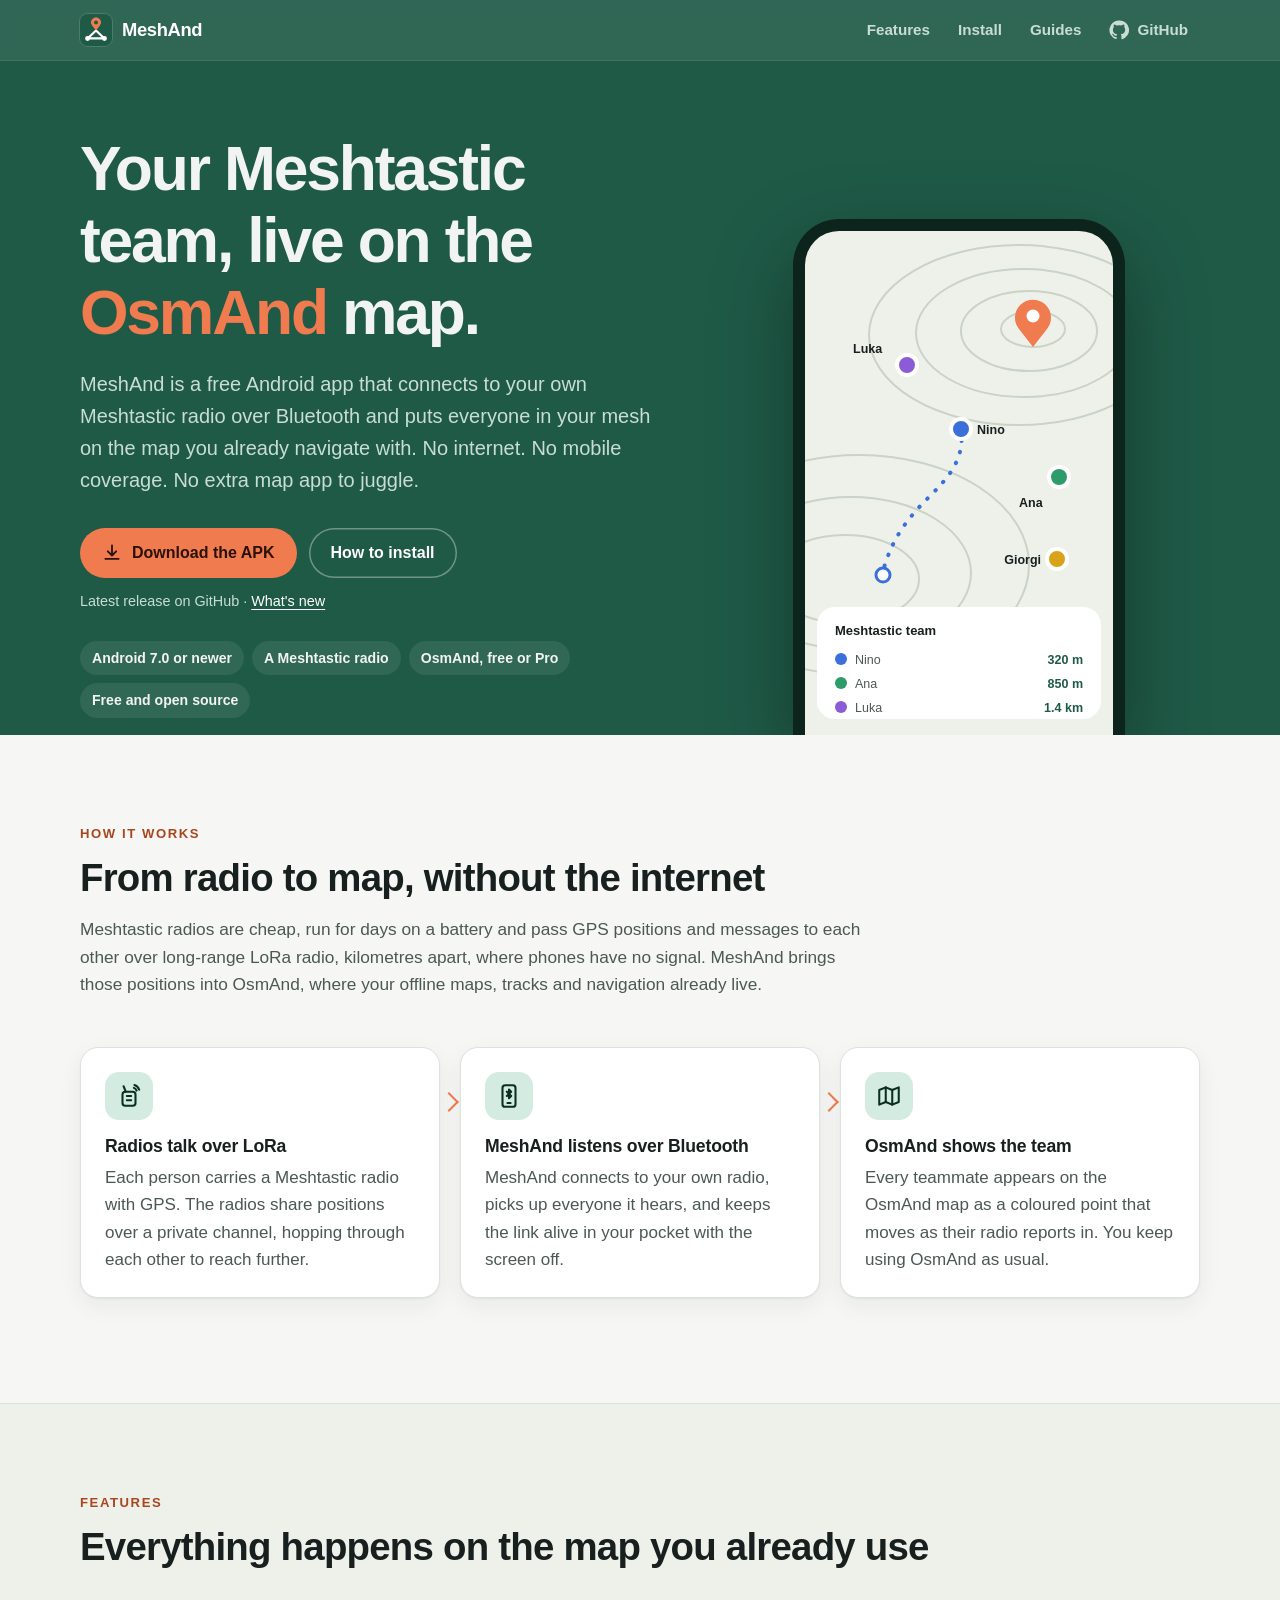
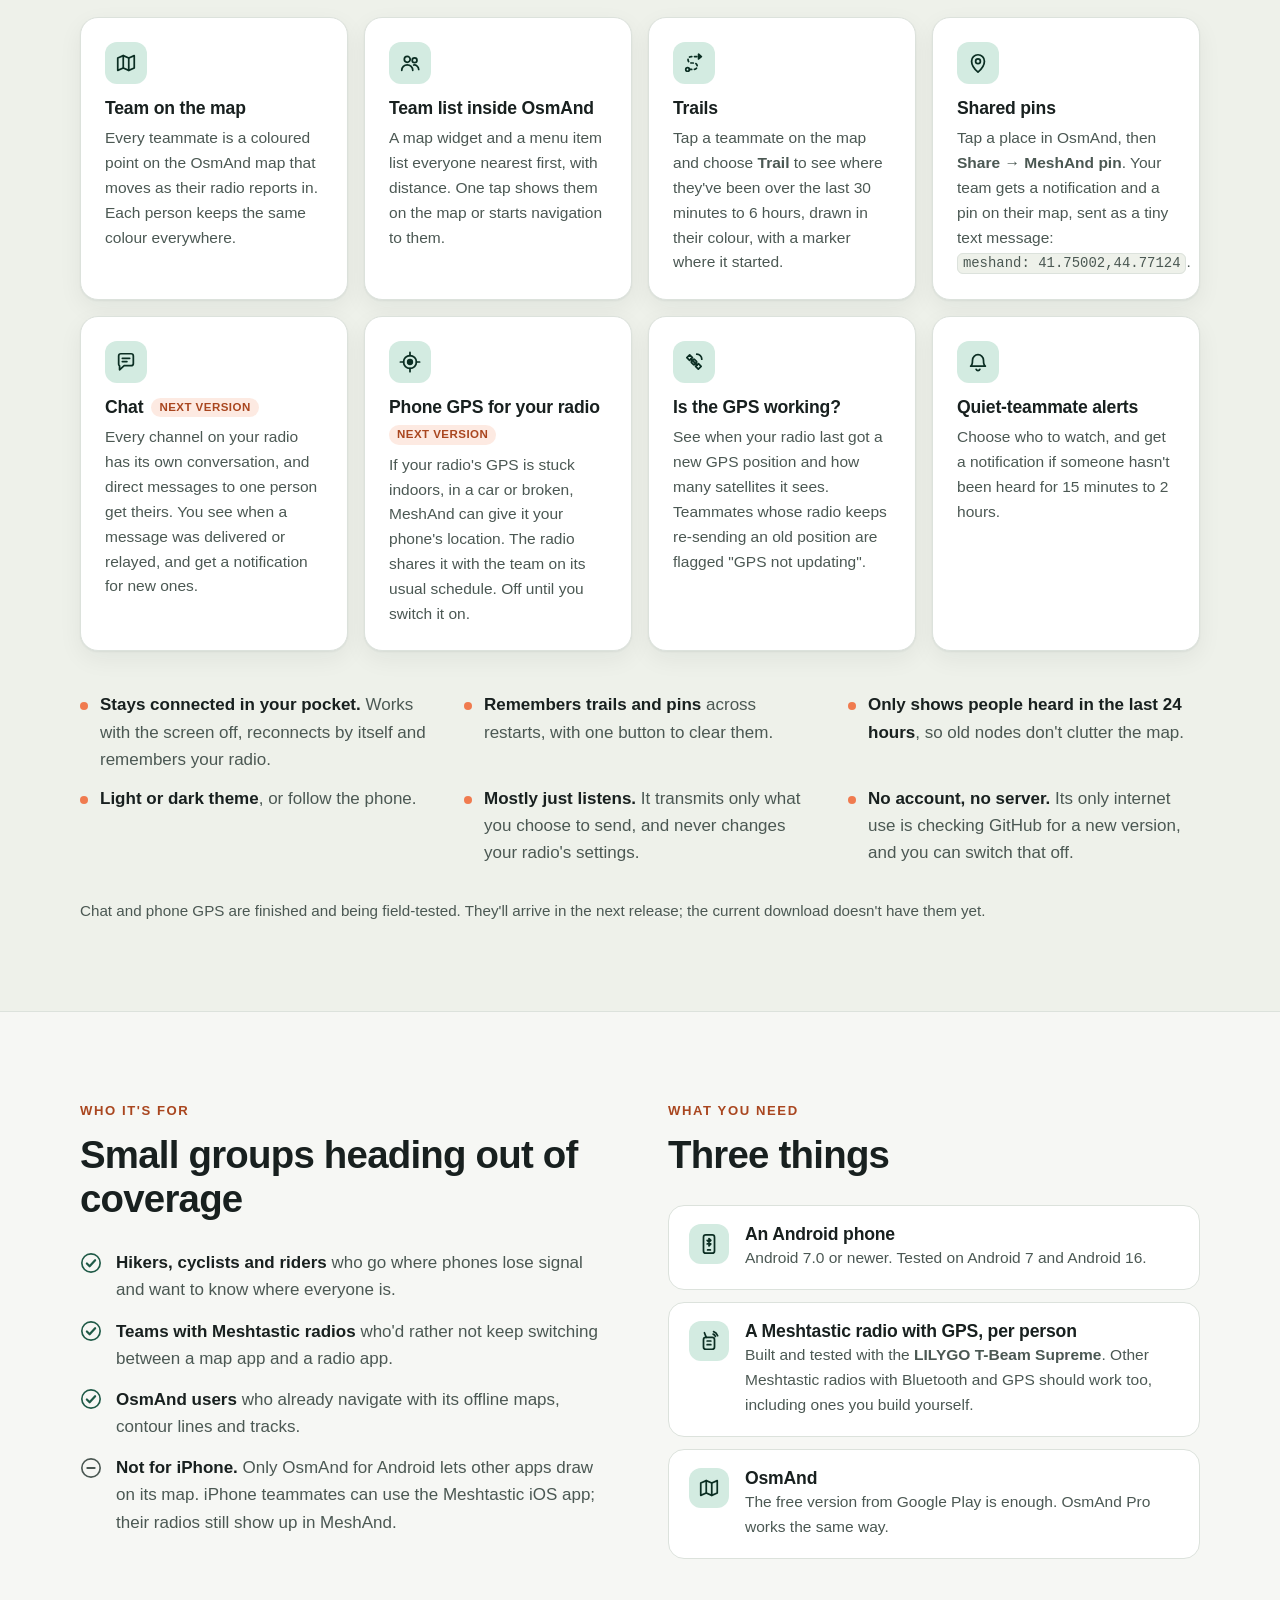
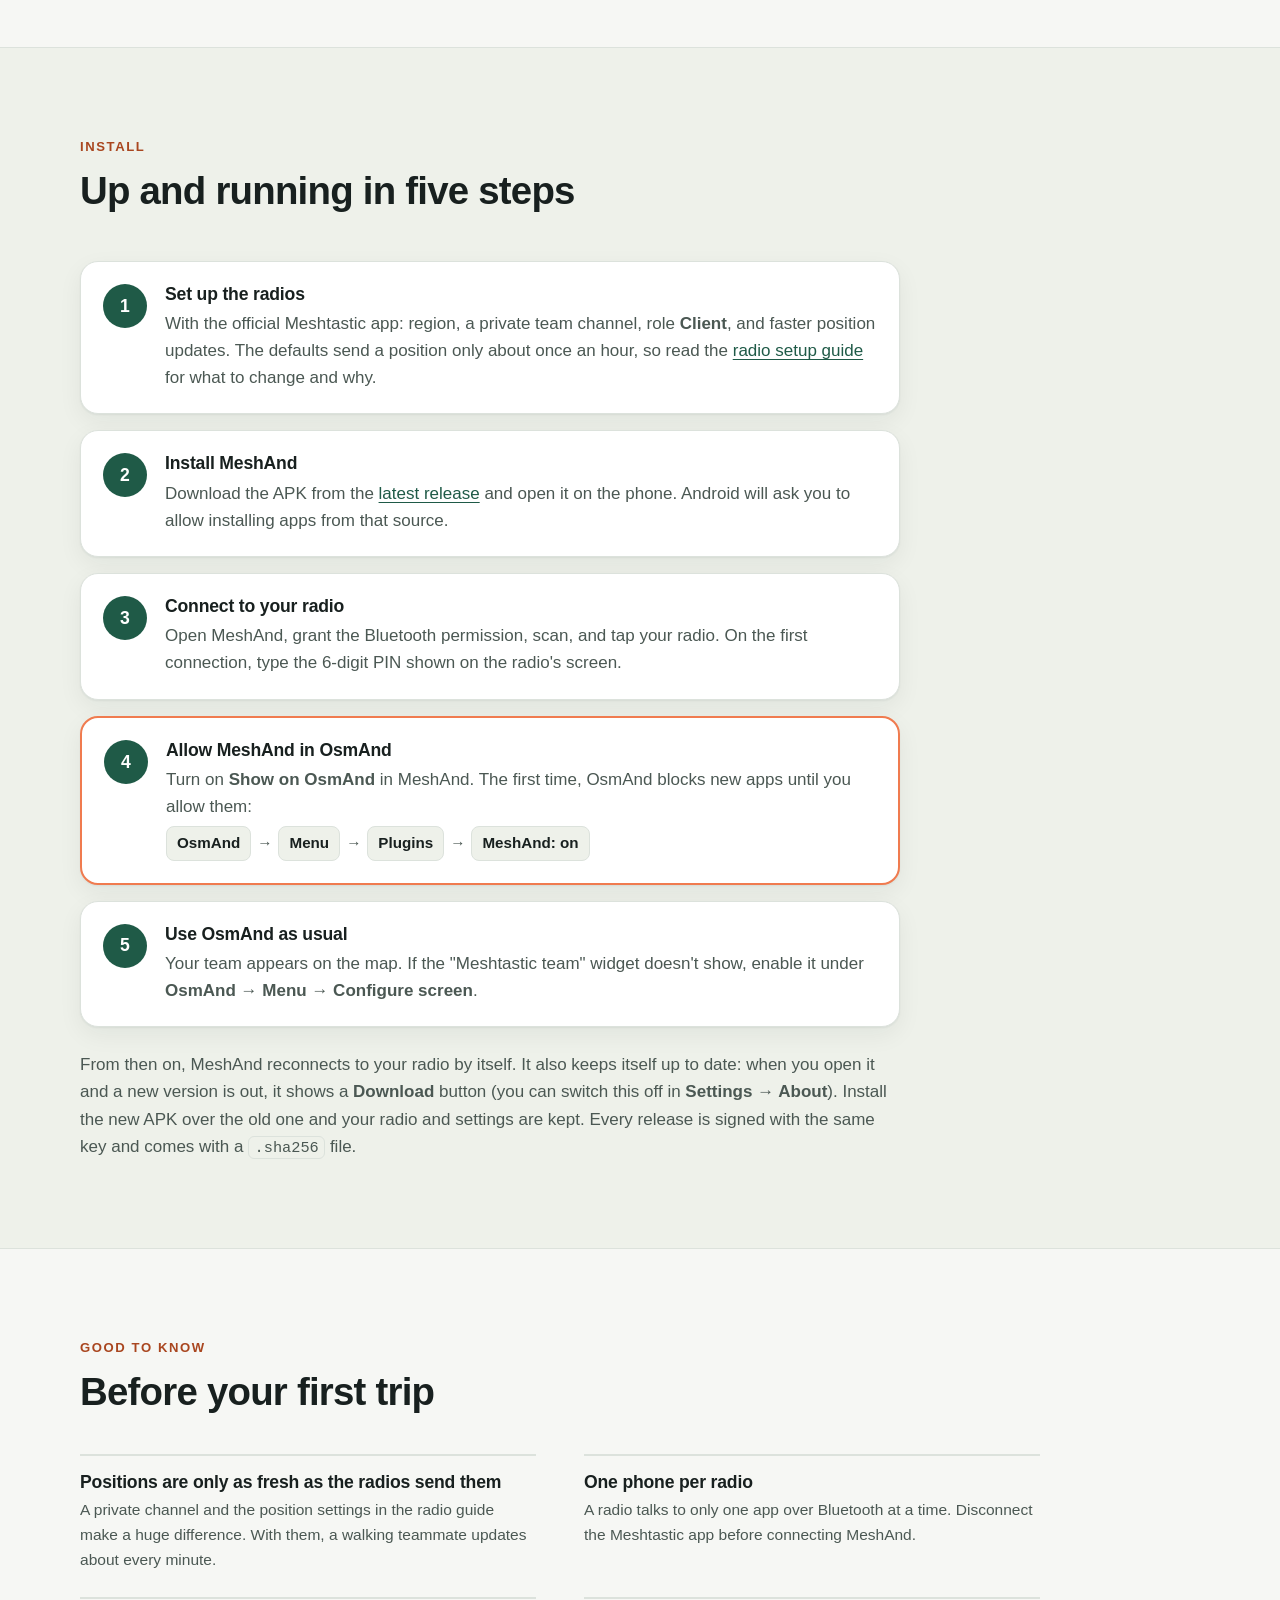
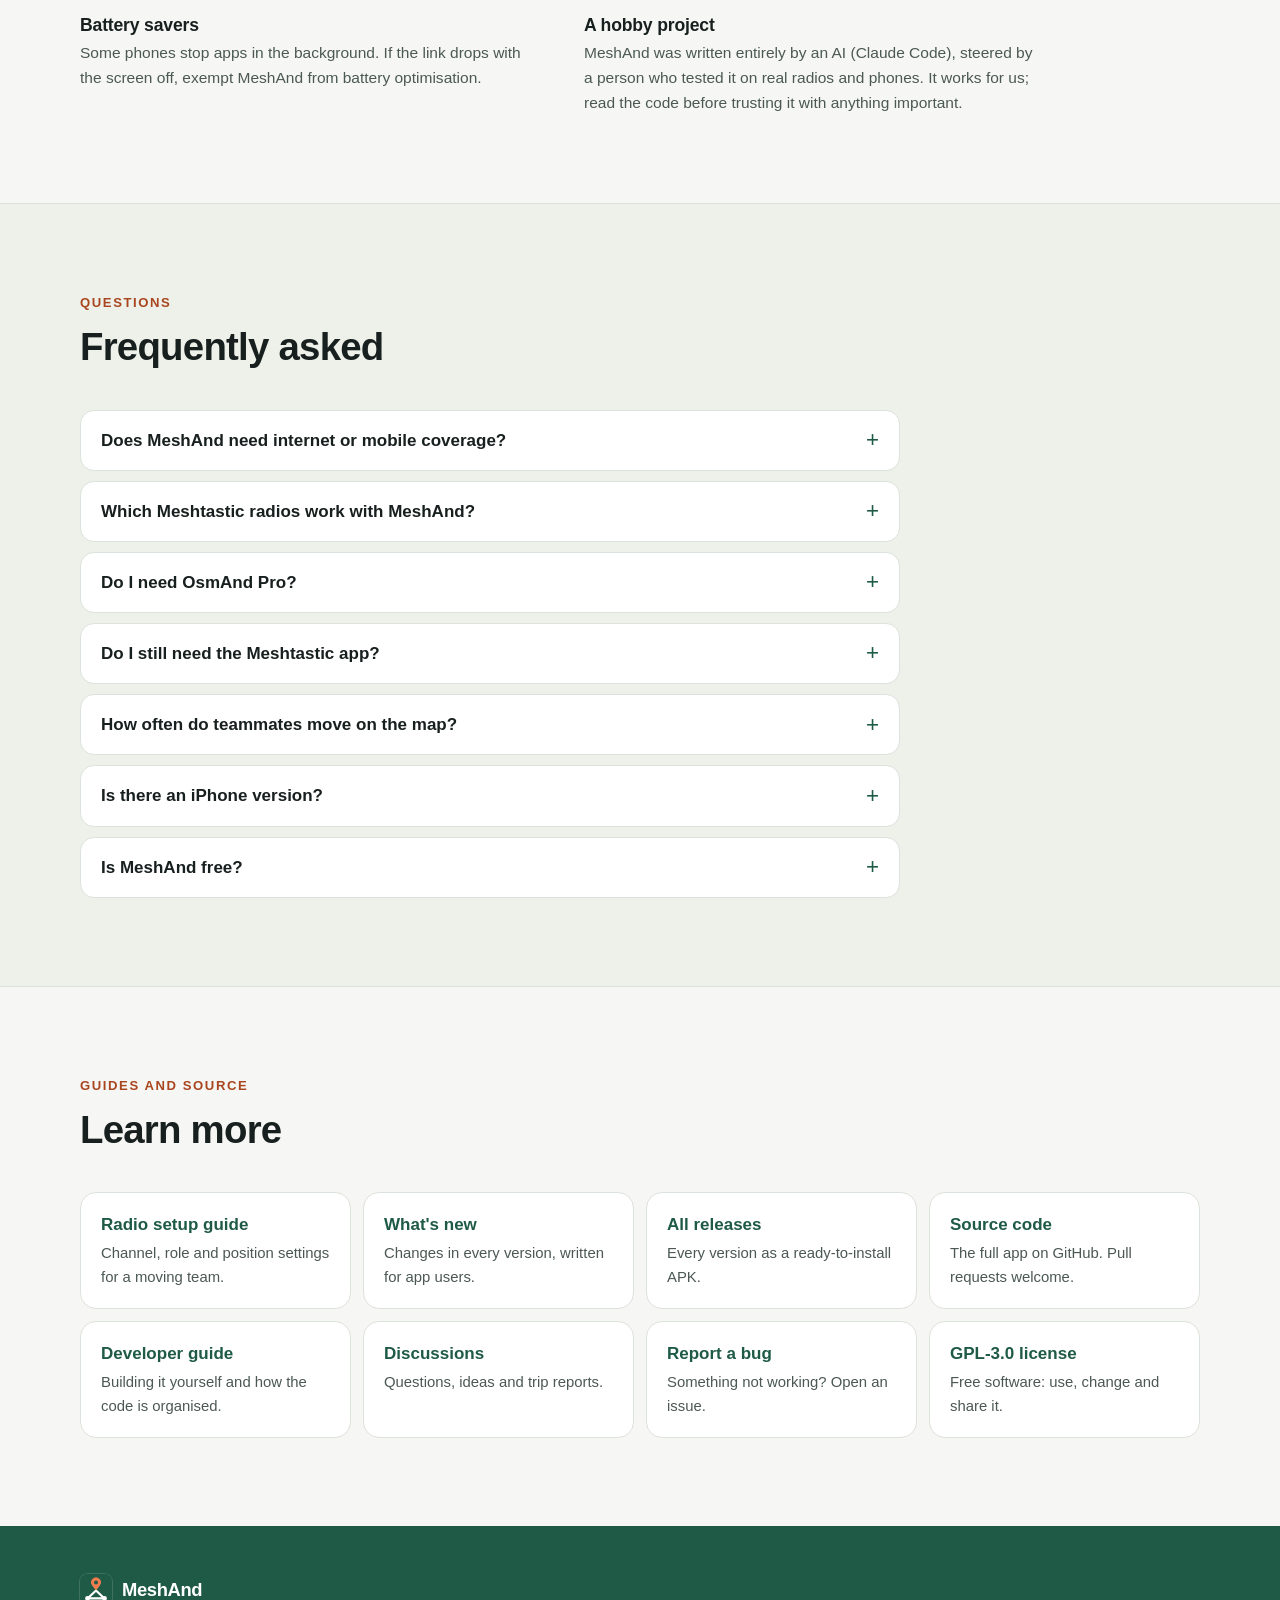
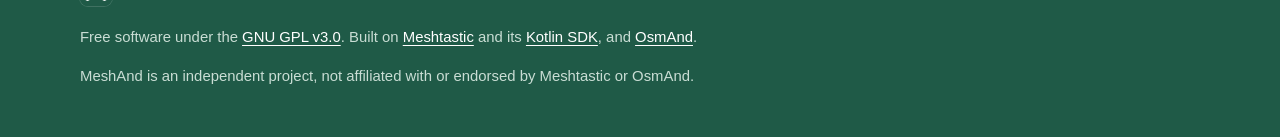
==== site/public/index.html @ e4cec263 "Improve the website's SEO Landing page: a sharper title and description, og:site_name/locale and ima" ====
<!doctype html>
<html lang="en">
<head>
<meta charset="utf-8">
<meta name="viewport" content="width=device-width, initial-scale=1">
<title>MeshAnd: your Meshtastic team live on the OsmAnd map</title>
<meta name="description" content="Free, open-source Android app: connect your Meshtastic radio over Bluetooth and see your whole team live on the OsmAnd map. Works offline, no coverage needed.">
<meta name="theme-color" content="#1F5A47">
<meta name="color-scheme" content="light dark">
<link rel="canonical" href="https://meshand.app/">
<link rel="icon" type="image/svg+xml" href="/favicon.svg">
<link rel="apple-touch-icon" href="/apple-touch-icon.png">
<meta property="og:type" content="website">
<meta property="og:site_name" content="MeshAnd">
<meta property="og:locale" content="en_GB">
<meta property="og:title" content="MeshAnd: your Meshtastic team live on the OsmAnd map">
<meta property="og:description" content="Free Android app: see everyone in your Meshtastic mesh live on the OsmAnd map. No internet or mobile coverage needed.">
<meta property="og:url" content="https://meshand.app/">
<meta property="og:image" content="https://meshand.app/images/social-preview.png">
<meta property="og:image:width" content="1280">
<meta property="og:image:height" content="640">
<meta property="og:image:alt" content="The MeshAnd logo next to a phone showing teammates as coloured dots on a topographic map.">
<meta name="twitter:card" content="summary_large_image">
<script type="application/ld+json">
{
  "@context": "https://schema.org",
  "@graph": [
    {
      "@type": "WebSite",
      "@id": "https://meshand.app/#website",
      "name": "MeshAnd",
      "url": "https://meshand.app/",
      "inLanguage": "en"
    },
    {
      "@type": "SoftwareApplication",
      "@id": "https://meshand.app/#app",
      "name": "MeshAnd",
      "url": "https://meshand.app/",
      "description": "Free, open-source Android app that connects to your Meshtastic radio over Bluetooth and shows your whole team live on the OsmAnd map, without internet or mobile coverage.",
      "applicationCategory": "TravelApplication",
      "operatingSystem": "Android 7.0 or newer",
      "image": "https://meshand.app/images/social-preview.png",
      "downloadUrl": "https://github.com/mategogiberidze/MeshAnd/releases/latest",
      "releaseNotes": "https://meshand.app/docs/changelog/",
      "softwareHelp": "https://meshand.app/docs/",
      "license": "https://www.gnu.org/licenses/gpl-3.0.html",
      "isAccessibleForFree": true,
      "offers": { "@type": "Offer", "price": "0", "priceCurrency": "USD" },
      "featureList": [
        "Teammates on the OsmAnd map, updated live",
        "Team list inside OsmAnd, nearest first, with navigation",
        "Trails of the last 30 minutes to 6 hours",
        "Shared map pins",
        "GPS health check",
        "Alerts when a teammate hasn't been heard"
      ],
      "sameAs": ["https://github.com/mategogiberidze/MeshAnd"]
    }
  ]
}
</script>
<style>
:root {
  --pine: #1F5A47;
  --ember: #F07B4F;
  --bg: #F6F7F4;
  --surface: #FFFFFF;
  --surface-2: #EEF1EA;
  --text: #18201F;
  --muted: #4B5853;
  --line: #DCE2DC;
  --accent: #1F5A47;
  --on-accent: #FFFFFF;
  --accent-soft: #D3EBE1;
  --on-accent-soft: #0B2E23;
  --ember-text: #A9461F;
  --hero-bg: #1F5A47;
  --hero-text: #F2F4F3;
  --hero-muted: #C9DDD4;
  --shadow: 0 1px 2px rgb(16 32 26 / .06), 0 8px 24px rgb(16 32 26 / .06);
  color-scheme: light;
}
@media (prefers-color-scheme: dark) {
  :root {
    --bg: #0E1412;
    --surface: #151D1A;
    --surface-2: #1B2521;
    --text: #E8EDEA;
    --muted: #A6B4AE;
    --line: #27332E;
    --accent: #8ED1B5;
    --on-accent: #0B2E23;
    --accent-soft: #1F5A47;
    --on-accent-soft: #D3EBE1;
    --ember-text: #F59A75;
    --hero-bg: #133A2E;
    --hero-text: #F2F4F3;
    --hero-muted: #B7CEC4;
    --shadow: 0 1px 2px rgb(0 0 0 / .3), 0 8px 24px rgb(0 0 0 / .25);
    color-scheme: dark;
  }
}

*, *::before, *::after { box-sizing: border-box; }
html { -webkit-text-size-adjust: 100%; scroll-behavior: smooth; scroll-padding-top: 72px; }
body {
  margin: 0;
  background: var(--bg);
  color: var(--text);
  font: 17px/1.6 ui-sans-serif, -apple-system, BlinkMacSystemFont, "Segoe UI", Roboto, "Helvetica Neue", Arial, sans-serif;
  -webkit-font-smoothing: antialiased;
}
img, svg { display: block; max-width: 100%; }
a { color: var(--accent); text-underline-offset: .18em; }
a:hover { text-decoration-thickness: 2px; }
:focus-visible { outline: 3px solid var(--ember); outline-offset: 3px; border-radius: 6px; }
h1, h2, h3 { line-height: 1.15; letter-spacing: -.02em; margin: 0; }
h2 { font-size: clamp(1.75rem, 1.2rem + 2vw, 2.4rem); font-weight: 800; }
h3 { font-size: 1.1rem; font-weight: 700; letter-spacing: -.01em; }
p { margin: 0; }
code, kbd { font: .9em/1.4 ui-monospace, SFMono-Regular, Menlo, Consolas, monospace; }
code { background: var(--surface-2); border: 1px solid var(--line); border-radius: 6px; padding: .1em .35em; white-space: nowrap; }

.wrap { width: min(1120px, 100% - 32px); margin-inline: auto; }
.skip { position: absolute; left: -999px; top: 8px; background: var(--surface); color: var(--text); padding: 8px 12px; z-index: 10; }
.skip:focus { left: 8px; }

/* Top bar */
.top {
  position: sticky; top: 0; z-index: 5;
  background: color-mix(in srgb, var(--hero-bg) 92%, transparent);
  -webkit-backdrop-filter: saturate(1.4) blur(10px);
  backdrop-filter: saturate(1.4) blur(10px);
  border-bottom: 1px solid rgb(255 255 255 / .08);
}
.top .wrap { display: flex; align-items: center; gap: 20px; height: 60px; }
.brand { display: flex; align-items: center; gap: 10px; color: #fff; text-decoration: none; font-weight: 800; font-size: 1.15rem; letter-spacing: -.02em; }
.brand svg { width: 32px; height: 32px; border-radius: 8px; box-shadow: 0 0 0 1px rgb(255 255 255 / .14); }
.top nav { display: flex; gap: 4px; margin-left: auto; }
.top nav a { color: var(--hero-muted); text-decoration: none; font-size: .95rem; font-weight: 600; padding: 8px 12px; border-radius: 8px; }
.top nav a:hover { color: #fff; background: rgb(255 255 255 / .08); }
.gh { display: inline-flex; align-items: center; gap: 8px; }
.gh svg { width: 20px; height: 20px; }
@media (max-width: 720px) { .top nav a:not(.gh) { display: none; } }

/* Hero */
.hero { background: var(--hero-bg); color: var(--hero-text); overflow: hidden; }
.hero .wrap { display: grid; grid-template-columns: 1.1fr .9fr; gap: 48px; align-items: center; padding-block: 72px 0; }
.hero h1 { font-size: clamp(2.3rem, 1.4rem + 3.6vw, 3.9rem); font-weight: 800; letter-spacing: -.035em; }
.hero h1 .pin { color: var(--ember); }
.hero .lede { margin-top: 20px; font-size: clamp(1.05rem, 1rem + .4vw, 1.25rem); color: var(--hero-muted); max-width: 34em; }
.cta { display: flex; flex-wrap: wrap; gap: 12px; margin-top: 32px; }
.btn {
  display: inline-flex; align-items: center; gap: 10px; min-height: 48px;
  padding: 12px 22px; border-radius: 999px; font-weight: 700; font-size: 1rem; text-decoration: none;
  transition: transform .15s ease, background-color .15s ease;
}
.btn:hover { transform: translateY(-1px); }
.btn svg { width: 20px; height: 20px; flex: none; }
.btn-primary { background: var(--ember); color: #2A1208; }
.btn-primary:hover { background: #F48E68; }
.btn-ghost { color: #fff; box-shadow: inset 0 0 0 1.5px rgb(255 255 255 / .35); }
.btn-ghost:hover { background: rgb(255 255 255 / .08); }
.release-meta { margin-top: 12px; font-size: .9rem; color: var(--hero-muted); min-height: 1.5em; }
.release-meta a { color: #fff; }
.chips { display: flex; flex-wrap: wrap; gap: 8px; margin-top: 28px; padding: 0; list-style: none; }
.chips li { font-size: .88rem; font-weight: 600; padding: 6px 12px; border-radius: 999px; background: rgb(255 255 255 / .08); color: var(--hero-text); }
.phone { align-self: end; justify-self: center; width: min(340px, 100%); filter: drop-shadow(0 30px 40px rgb(0 0 0 / .35)); }
.phone .dot { transform-box: fill-box; transform-origin: center; }
.phone .ring { transform-box: fill-box; transform-origin: center; animation: ping 2.8s ease-out infinite; }
@keyframes ping { from { transform: scale(1); opacity: .55; } to { transform: scale(3.2); opacity: 0; } }
@media (prefers-reduced-motion: reduce) { .phone .ring { animation: none; opacity: 0; } html { scroll-behavior: auto; } .btn { transition: none; } }
@media (max-width: 860px) {
  .hero .wrap { grid-template-columns: 1fr; padding-top: 48px; gap: 40px; }
  .phone { width: min(300px, 82%); }
}

/* Sections */
section { padding-block: 88px; }
@media (max-width: 640px) { section { padding-block: 64px; } }
.eyebrow { font-size: .82rem; font-weight: 800; letter-spacing: .12em; text-transform: uppercase; color: var(--ember-text); margin-bottom: 12px; }
.intro { max-width: 46em; color: var(--muted); margin-top: 16px; font-size: 1.08rem; }

/* How it works */
.flow { display: grid; grid-template-columns: repeat(3, 1fr); gap: 20px; margin-top: 48px; counter-reset: flow; position: relative; }
.flow li { list-style: none; background: var(--surface); border: 1px solid var(--line); border-radius: 18px; padding: 24px; box-shadow: var(--shadow); position: relative; }
.flow .ico { width: 48px; height: 48px; border-radius: 14px; background: var(--accent-soft); color: var(--on-accent-soft); display: grid; place-items: center; margin-bottom: 16px; }
.flow .ico svg { width: 26px; height: 26px; }
.flow p { color: var(--muted); margin-top: 8px; }
.flow li:not(:last-child)::after {
  content: ""; position: absolute; top: 47px; right: -17px; width: 14px; height: 14px;
  border-top: 2.5px solid var(--ember); border-right: 2.5px solid var(--ember); transform: rotate(45deg);
}
.flow { padding: 0; }
@media (max-width: 860px) {
  .flow { grid-template-columns: 1fr; }
  .flow li:not(:last-child)::after { top: auto; bottom: -17px; right: 50%; transform: translateX(50%) rotate(135deg); }
}

/* Features */
.alt { background: var(--surface-2); border-block: 1px solid var(--line); }
.grid { display: grid; grid-template-columns: repeat(auto-fill, minmax(250px, 1fr)); gap: 16px; margin-top: 48px; }
.card { background: var(--surface); border: 1px solid var(--line); border-radius: 18px; padding: 24px; box-shadow: var(--shadow); }
.card .ico { width: 42px; height: 42px; border-radius: 12px; display: grid; place-items: center; margin-bottom: 14px; background: var(--accent-soft); color: var(--on-accent-soft); }
.card .ico svg { width: 22px; height: 22px; }
.card p { color: var(--muted); margin-top: 8px; font-size: .97rem; }
.card h3 { display: flex; flex-wrap: wrap; align-items: center; gap: 8px; }
.badge { font-size: .72rem; font-weight: 800; letter-spacing: .04em; text-transform: uppercase; padding: 3px 8px; border-radius: 999px; color: var(--ember-text); background: color-mix(in srgb, var(--ember) 16%, transparent); }
.also { margin-top: 40px; display: grid; grid-template-columns: repeat(auto-fill, minmax(300px, 1fr)); gap: 12px 32px; padding: 0; }
.also li { list-style: none; display: flex; gap: 12px; color: var(--muted); }
.also li::before { content: ""; flex: none; width: 8px; height: 8px; margin-top: .62em; border-radius: 50%; background: var(--ember); }
.also b { color: var(--text); }
.note { margin-top: 32px; font-size: .95rem; color: var(--muted); }

/* Who / requirements */
.two { display: grid; grid-template-columns: 1fr 1fr; gap: 56px; }
@media (max-width: 860px) { .two { grid-template-columns: 1fr; gap: 56px; } }
.ticks { margin: 28px 0 0; padding: 0; display: grid; gap: 14px; }
.ticks li { list-style: none; display: flex; gap: 14px; }
.ticks svg { flex: none; width: 22px; height: 22px; margin-top: .15em; color: var(--accent); }
.ticks .no svg { color: var(--muted); }
.ticks span { color: var(--muted); }
.ticks b { color: var(--text); }
.needs { margin-top: 28px; display: grid; gap: 12px; }
.need { display: flex; gap: 16px; align-items: flex-start; background: var(--surface); border: 1px solid var(--line); border-radius: 16px; padding: 18px 20px; }
.need .ico { flex: none; width: 40px; height: 40px; border-radius: 12px; display: grid; place-items: center; background: var(--accent-soft); color: var(--on-accent-soft); }
.need .ico svg { width: 22px; height: 22px; }
.need p { color: var(--muted); font-size: .97rem; margin-top: 2px; }

/* Install */
.steps { margin: 48px 0 0; padding: 0; display: grid; gap: 16px; counter-reset: step; max-width: 820px; }
.steps > li { list-style: none; counter-increment: step; display: grid; grid-template-columns: 44px 1fr; gap: 18px; background: var(--surface); border: 1px solid var(--line); border-radius: 18px; padding: 22px; box-shadow: var(--shadow); }
.steps > li::before { content: counter(step); width: 44px; height: 44px; border-radius: 50%; display: grid; place-items: center; font-weight: 800; font-size: 1.1rem; background: var(--accent); color: var(--on-accent); }
.steps p { color: var(--muted); margin-top: 6px; }
.steps .key { border: 2px solid var(--ember); }
.path { display: inline-flex; flex-wrap: wrap; align-items: center; gap: 6px; margin-top: 12px; font-weight: 700; font-size: .95rem; }
.path span { background: var(--surface-2); border: 1px solid var(--line); border-radius: 8px; padding: 4px 10px; color: var(--text); }
.path i { font-style: normal; color: var(--muted); }
.after { margin-top: 24px; color: var(--muted); max-width: 820px; }

/* Good to know */
.know { display: grid; grid-template-columns: repeat(2, 1fr); gap: 24px 48px; margin-top: 40px; max-width: 960px; }
@media (max-width: 720px) { .know { grid-template-columns: 1fr; } }
.know div { border-top: 2px solid var(--line); padding-top: 16px; }
.know p { color: var(--muted); margin-top: 6px; font-size: .97rem; }

/* FAQ */
.faq { margin-top: 40px; max-width: 820px; display: grid; gap: 10px; }
.faq details { background: var(--surface); border: 1px solid var(--line); border-radius: 14px; }
.faq summary { cursor: pointer; list-style: none; display: flex; justify-content: space-between; align-items: center; gap: 16px; padding: 16px 20px; font-weight: 700; }
.faq summary::-webkit-details-marker { display: none; }
.faq summary::after { content: "+"; flex: none; font-size: 1.4rem; font-weight: 400; line-height: 1; color: var(--accent); }
.faq details[open] summary::after { content: "\2212"; }
.faq details p { padding: 0 20px 18px; color: var(--muted); }

/* Links */
.links { display: grid; grid-template-columns: repeat(auto-fill, minmax(240px, 1fr)); gap: 12px; margin-top: 40px; }
.links a { display: block; text-decoration: none; background: var(--surface); border: 1px solid var(--line); border-radius: 16px; padding: 18px 20px; color: var(--text); transition: border-color .15s ease, transform .15s ease; }
.links a:hover { border-color: var(--accent); transform: translateY(-1px); }
.links b { display: block; color: var(--accent); }
.links span { display: block; color: var(--muted); font-size: .93rem; margin-top: 4px; }

/* Footer */
footer { background: var(--hero-bg); color: var(--hero-muted); padding-block: 48px; font-size: .93rem; }
footer .wrap { display: grid; gap: 16px; }
footer a { color: #fff; }
footer .brand { margin-bottom: 4px; }
footer p { max-width: 60em; }
</style>
</head>
<body>
<a class="skip" href="#main">Skip to content</a>

<svg width="0" height="0" style="position:absolute" aria-hidden="true">
  <symbol id="logo" viewBox="18 18 72 72">
    <rect x="18" y="18" width="72" height="72" fill="#1F5A47"/>
    <path d="M35 73L54 55L73 73Z" fill="none" stroke="#fff" stroke-width="5" stroke-linecap="round" stroke-linejoin="round"/>
    <path d="M54 55L45.3 43.7A11 11 0 1 1 62.7 43.7ZM49.5 37a4.5 4.5 0 1 0 9 0a4.5 4.5 0 1 0 -9 0Z" fill="#F07B4F" fill-rule="evenodd"/>
    <circle cx="35" cy="73" r="5.5" fill="#fff"/><circle cx="73" cy="73" r="5.5" fill="#fff"/>
  </symbol>
  <symbol id="i-github" viewBox="0 0 24 24"><path fill="currentColor" d="M12 .5a11.5 11.5 0 0 0-3.64 22.41c.58.1.79-.25.79-.56v-2c-3.2.7-3.88-1.37-3.88-1.37-.53-1.33-1.28-1.69-1.28-1.69-1.05-.71.08-.7.08-.7 1.16.08 1.77 1.19 1.77 1.19 1.03 1.77 2.7 1.26 3.36.96.1-.75.4-1.26.73-1.55-2.55-.29-5.24-1.28-5.24-5.68 0-1.26.45-2.28 1.19-3.08-.12-.29-.52-1.46.11-3.05 0 0 .97-.31 3.17 1.18a11 11 0 0 1 5.77 0c2.2-1.49 3.17-1.18 3.17-1.18.63 1.59.23 2.76.11 3.05.74.8 1.19 1.82 1.19 3.08 0 4.41-2.69 5.38-5.26 5.67.41.36.78 1.06.78 2.14v3.17c0 .31.21.67.8.56A11.5 11.5 0 0 0 12 .5Z"/></symbol>
  <symbol id="i-download" viewBox="0 0 24 24" fill="none" stroke="currentColor" stroke-width="2.2" stroke-linecap="round" stroke-linejoin="round"><path d="M12 3v12m0 0-5-5m5 5 5-5M4 19h16"/></symbol>
  <symbol id="i-radio" viewBox="0 0 24 24" fill="none" stroke="currentColor" stroke-width="1.9" stroke-linecap="round" stroke-linejoin="round"><rect x="6" y="8" width="12" height="13" rx="2.5"/><path d="M9 8 7 3M10 12h4M10 16h4"/><path d="M16.5 4.5a4 4 0 0 1 2.5 2.5M17 1.8a7 7 0 0 1 4.4 4.4"/></symbol>
  <symbol id="i-phone" viewBox="0 0 24 24" fill="none" stroke="currentColor" stroke-width="1.9" stroke-linecap="round" stroke-linejoin="round"><rect x="6" y="2" width="12" height="20" rx="2.5"/><path d="M10.5 18.5h3"/><path d="m10 8 4 4-2 2V6l2 2-4 4"/></symbol>
  <symbol id="i-map" viewBox="0 0 24 24" fill="none" stroke="currentColor" stroke-width="1.9" stroke-linecap="round" stroke-linejoin="round"><path d="m9 4-6 2.5v13.5l6-2.5 6 2.5 6-2.5V4l-6 2.5L9 4Z"/><path d="M9 4v13.5M15 6.5V20"/></symbol>
  <symbol id="i-team" viewBox="0 0 24 24" fill="none" stroke="currentColor" stroke-width="1.9" stroke-linecap="round" stroke-linejoin="round"><circle cx="9" cy="8" r="3.2"/><path d="M3 20a6 6 0 0 1 12 0"/><circle cx="17" cy="9" r="2.6"/><path d="M16 14.2a5 5 0 0 1 5.5 4.8"/></symbol>
  <symbol id="i-trail" viewBox="0 0 24 24" fill="none" stroke="currentColor" stroke-width="1.9" stroke-linecap="round" stroke-linejoin="round"><circle cx="5" cy="19" r="2"/><path d="M7 19h5a3.5 3.5 0 0 0 0-7H9a3.5 3.5 0 0 1 0-7h8" stroke-dasharray="2.5 3"/><path d="M17 2.5v5l3-2.5-3-2.5Z" fill="currentColor"/></symbol>
  <symbol id="i-pin" viewBox="0 0 24 24" fill="none" stroke="currentColor" stroke-width="1.9" stroke-linecap="round" stroke-linejoin="round"><path d="M12 22s7-6.2 7-12a7 7 0 1 0-14 0c0 5.8 7 12 7 12Z"/><circle cx="12" cy="10" r="2.6"/></symbol>
  <symbol id="i-chat" viewBox="0 0 24 24" fill="none" stroke="currentColor" stroke-width="1.9" stroke-linecap="round" stroke-linejoin="round"><path d="M4 5.5A2.5 2.5 0 0 1 6.5 3h11A2.5 2.5 0 0 1 20 5.5v8a2.5 2.5 0 0 1-2.5 2.5H10l-5 4.5V16.4A2.5 2.5 0 0 1 4 14.5v-9Z"/><path d="M8 8h8M8 11.5h5"/></symbol>
  <symbol id="i-locate" viewBox="0 0 24 24" fill="none" stroke="currentColor" stroke-width="1.9" stroke-linecap="round" stroke-linejoin="round"><circle cx="12" cy="12" r="7"/><circle cx="12" cy="12" r="2.5" fill="currentColor"/><path d="M12 1.5V5M12 19v3.5M1.5 12H5M19 12h3.5"/></symbol>
  <symbol id="i-sat" viewBox="0 0 24 24" fill="none" stroke="currentColor" stroke-width="1.9" stroke-linecap="round" stroke-linejoin="round"><path d="m8.5 8.5 7 7"/><rect x="9.6" y="9.6" width="4.8" height="4.8" rx="1" transform="rotate(45 12 12)"/><path d="m4.2 7.3 3.1-3.1 3 3-3.1 3.1zM13.7 16.8l3.1-3.1 3 3-3.1 3.1z"/><path d="M15 3.5a5.5 5.5 0 0 1 5.5 5.5"/></symbol>
  <symbol id="i-bell" viewBox="0 0 24 24" fill="none" stroke="currentColor" stroke-width="1.9" stroke-linecap="round" stroke-linejoin="round"><path d="M6 10a6 6 0 1 1 12 0c0 5 2 6.5 2 6.5H4S6 15 6 10Z"/><path d="M10 20a2.2 2.2 0 0 0 4 0"/></symbol>
  <symbol id="i-check" viewBox="0 0 24 24" fill="none" stroke="currentColor" stroke-width="2.4" stroke-linecap="round" stroke-linejoin="round"><circle cx="12" cy="12" r="10" stroke-width="1.8"/><path d="m7.5 12.5 3 3 6-6.5"/></symbol>
  <symbol id="i-minus" viewBox="0 0 24 24" fill="none" stroke="currentColor" stroke-width="2.2" stroke-linecap="round"><circle cx="12" cy="12" r="10" stroke-width="1.8"/><path d="M8 12h8"/></symbol>
</svg>

<header class="top">
  <div class="wrap">
    <a class="brand" href="#top" aria-label="MeshAnd home"><svg aria-hidden="true"><use href="#logo"/></svg>MeshAnd</a>
    <nav aria-label="Main">
      <a href="#features">Features</a>
      <a href="#install">Install</a>
      <a href="docs/">Guides</a>
      <a class="gh" href="https://github.com/mategogiberidze/MeshAnd"><svg aria-hidden="true"><use href="#i-github"/></svg>GitHub</a>
    </nav>
  </div>
</header>

<main id="main">
  <div class="hero" id="top">
    <div class="wrap">
      <div class="hero-copy">
        <h1>Your Meshtastic team, live on the <span class="pin">OsmAnd</span> map.</h1>
        <p class="lede">MeshAnd is a free Android app that connects to your own Meshtastic radio over
          Bluetooth and puts everyone in your mesh on the map you already navigate with.
          No internet. No mobile coverage. No extra map app to juggle.</p>
        <div class="cta">
          <a class="btn btn-primary" id="download" href="https://github.com/mategogiberidze/MeshAnd/releases/latest">
            <svg aria-hidden="true"><use href="#i-download"/></svg><span>Download the APK</span></a>
          <a class="btn btn-ghost" href="#install">How to install</a>
        </div>
        <p class="release-meta" id="release-meta">Latest release on GitHub · <a href="docs/changelog/">What's new</a></p>
        <ul class="chips" aria-label="Requirements">
          <li>Android 7.0 or newer</li>
          <li>A Meshtastic radio</li>
          <li>OsmAnd, free or Pro</li>
          <li>Free and open source</li>
        </ul>
      </div>

      <svg class="phone" viewBox="0 0 340 520" role="img" aria-label="A phone showing four teammates as coloured dots on a topographic map, one with a dotted trail, and a shared pin.">
        <defs>
          <clipPath id="screen"><rect x="16" y="16" width="308" height="540" rx="34"/></clipPath>
        </defs>
        <rect x="4" y="4" width="332" height="560" rx="46" fill="#0D241C"/>
        <g clip-path="url(#screen)">
          <rect x="16" y="16" width="308" height="540" fill="#EEF1EA"/>
          <g fill="none" stroke="#C9D3C6" stroke-width="2">
            <ellipse cx="230" cy="120" rx="150" ry="90"/>
            <ellipse cx="235" cy="118" rx="108" ry="64"/>
            <ellipse cx="240" cy="116" rx="68" ry="40"/>
            <ellipse cx="244" cy="114" rx="32" ry="18"/>
            <ellipse cx="70" cy="350" rx="170" ry="110"/>
            <ellipse cx="62" cy="358" rx="120" ry="76"/>
            <ellipse cx="56" cy="364" rx="74" ry="44"/>
          </g>
          <path d="M172 214C176 244 160 262 140 282 122 300 104 320 94 356" fill="none" stroke="#3B6FD9" stroke-width="4" stroke-linecap="round" stroke-dasharray="0.5 11"/>
          <circle cx="94" cy="360" r="7" fill="#fff" stroke="#3B6FD9" stroke-width="3"/>
          <path d="M244 132 230 114A18 18 0 1 1 258 114Z" fill="#F07B4F"/>
          <circle cx="244" cy="101" r="6.5" fill="#fff"/>
          <circle class="ring" cx="172" cy="214" r="9" fill="#3B6FD9"/>
          <circle class="dot" cx="172" cy="214" r="10" fill="#3B6FD9" stroke="#fff" stroke-width="4"/>
          <circle class="dot" cx="118" cy="150" r="10" fill="#8B5CD6" stroke="#fff" stroke-width="4"/>
          <circle class="dot" cx="270" cy="262" r="10" fill="#2E9B6A" stroke="#fff" stroke-width="4"/>
          <circle class="dot" cx="268" cy="344" r="10" fill="#D9A21B" stroke="#fff" stroke-width="4"/>
          <g font-family="ui-sans-serif, -apple-system, 'Segoe UI', Roboto, Arial, sans-serif" font-size="12.5" font-weight="700" fill="#18201F">
            <text x="188" y="219">Nino</text>
            <text x="64" y="138">Luka</text>
            <text x="230" y="292">Ana</text>
            <text x="252" y="349" text-anchor="end">Giorgi</text>
          </g>
          <g transform="translate(28 392)">
            <rect width="284" height="112" rx="18" fill="#fff"/>
            <text x="18" y="28" font-family="ui-sans-serif, -apple-system, 'Segoe UI', Roboto, Arial, sans-serif" font-size="13" font-weight="800" fill="#18201F">Meshtastic team</text>
            <g font-family="ui-sans-serif, -apple-system, 'Segoe UI', Roboto, Arial, sans-serif" font-size="12.5" fill="#4B5853">
              <circle cx="24" cy="52" r="6" fill="#3B6FD9"/><text x="38" y="56.5">Nino</text><text x="266" y="56.5" text-anchor="end" font-weight="700" fill="#1F5A47">320 m</text>
              <circle cx="24" cy="76" r="6" fill="#2E9B6A"/><text x="38" y="80.5">Ana</text><text x="266" y="80.5" text-anchor="end" font-weight="700" fill="#1F5A47">850 m</text>
              <circle cx="24" cy="100" r="6" fill="#8B5CD6"/><text x="38" y="104.5">Luka</text><text x="266" y="104.5" text-anchor="end" font-weight="700" fill="#1F5A47">1.4 km</text>
            </g>
          </g>
        </g>
      </svg>
    </div>
  </div>

  <section id="how">
    <div class="wrap">
      <p class="eyebrow">How it works</p>
      <h2>From radio to map, without the internet</h2>
      <p class="intro">Meshtastic radios are cheap, run for days on a battery and pass GPS positions and
        messages to each other over long-range LoRa radio, kilometres apart, where phones have no
        signal. MeshAnd brings those positions into OsmAnd, where your offline maps, tracks and
        navigation already live.</p>
      <ol class="flow">
        <li>
          <div class="ico"><svg aria-hidden="true"><use href="#i-radio"/></svg></div>
          <h3>Radios talk over LoRa</h3>
          <p>Each person carries a Meshtastic radio with GPS. The radios share positions over a
            private channel, hopping through each other to reach further.</p>
        </li>
        <li>
          <div class="ico"><svg aria-hidden="true"><use href="#i-phone"/></svg></div>
          <h3>MeshAnd listens over Bluetooth</h3>
          <p>MeshAnd connects to your own radio, picks up everyone it hears, and keeps the link alive
            in your pocket with the screen off.</p>
        </li>
        <li>
          <div class="ico"><svg aria-hidden="true"><use href="#i-map"/></svg></div>
          <h3>OsmAnd shows the team</h3>
          <p>Every teammate appears on the OsmAnd map as a coloured point that moves as their radio
            reports in. You keep using OsmAnd as usual.</p>
        </li>
      </ol>
    </div>
  </section>

  <section id="features" class="alt">
    <div class="wrap">
      <p class="eyebrow">Features</p>
      <h2>Everything happens on the map you already use</h2>
      <div class="grid">
        <article class="card">
          <div class="ico"><svg aria-hidden="true"><use href="#i-map"/></svg></div>
          <h3>Team on the map</h3>
          <p>Every teammate is a coloured point on the OsmAnd map that moves as their radio reports
            in. Each person keeps the same colour everywhere.</p>
        </article>
        <article class="card">
          <div class="ico"><svg aria-hidden="true"><use href="#i-team"/></svg></div>
          <h3>Team list inside OsmAnd</h3>
          <p>A map widget and a menu item list everyone nearest first, with distance. One tap shows
            them on the map or starts navigation to them.</p>
        </article>
        <article class="card">
          <div class="ico"><svg aria-hidden="true"><use href="#i-trail"/></svg></div>
          <h3>Trails</h3>
          <p>Tap a teammate on the map and choose <b>Trail</b> to see where they've been over the
            last 30 minutes to 6 hours, drawn in their colour, with a marker where it started.</p>
        </article>
        <article class="card">
          <div class="ico"><svg aria-hidden="true"><use href="#i-pin"/></svg></div>
          <h3>Shared pins</h3>
          <p>Tap a place in OsmAnd, then <b>Share → MeshAnd pin</b>. Your team gets a notification
            and a pin on their map, sent as a tiny text message: <code>meshand: 41.75002,44.77124</code>.</p>
        </article>
        <article class="card">
          <div class="ico"><svg aria-hidden="true"><use href="#i-chat"/></svg></div>
          <h3>Chat <span class="badge">Next version</span></h3>
          <p>Every channel on your radio has its own conversation, and direct messages to one person
            get theirs. You see when a message was delivered or relayed, and get a notification for
            new ones.</p>
        </article>
        <article class="card">
          <div class="ico"><svg aria-hidden="true"><use href="#i-locate"/></svg></div>
          <h3>Phone GPS for your radio <span class="badge">Next version</span></h3>
          <p>If your radio's GPS is stuck indoors, in a car or broken, MeshAnd can give it your
            phone's location. The radio shares it with the team on its usual schedule. Off until you
            switch it on.</p>
        </article>
        <article class="card">
          <div class="ico"><svg aria-hidden="true"><use href="#i-sat"/></svg></div>
          <h3>Is the GPS working?</h3>
          <p>See when your radio last got a new GPS position and how many satellites it sees.
            Teammates whose radio keeps re-sending an old position are flagged "GPS not updating".</p>
        </article>
        <article class="card">
          <div class="ico"><svg aria-hidden="true"><use href="#i-bell"/></svg></div>
          <h3>Quiet-teammate alerts</h3>
          <p>Choose who to watch, and get a notification if someone hasn't been heard for
            15 minutes to 2 hours.</p>
        </article>
      </div>
      <ul class="also">
        <li><span><b>Stays connected in your pocket.</b> Works with the screen off, reconnects by
          itself and remembers your radio.</span></li>
        <li><span><b>Remembers trails and pins</b> across restarts, with one button to clear them.</span></li>
        <li><span><b>Only shows people heard in the last 24 hours</b>, so old nodes don't clutter
          the map.</span></li>
        <li><span><b>Light or dark theme</b>, or follow the phone.</span></li>
        <li><span><b>Mostly just listens.</b> It transmits only what you choose to send, and never
          changes your radio's settings.</span></li>
        <li><span><b>No account, no server.</b> Its only internet use is checking GitHub for a new
          version, and you can switch that off.</span></li>
      </ul>
      <p class="note">Chat and phone GPS are finished and being field-tested. They'll arrive in the
        next release; the current download doesn't have them yet.</p>
    </div>
  </section>

  <section id="who">
    <div class="wrap two">
      <div>
        <p class="eyebrow">Who it's for</p>
        <h2>Small groups heading out of coverage</h2>
        <ul class="ticks">
          <li><svg aria-hidden="true"><use href="#i-check"/></svg><span><b>Hikers, cyclists and
            riders</b> who go where phones lose signal and want to know where everyone is.</span></li>
          <li><svg aria-hidden="true"><use href="#i-check"/></svg><span><b>Teams with Meshtastic
            radios</b> who'd rather not keep switching between a map app and a radio app.</span></li>
          <li><svg aria-hidden="true"><use href="#i-check"/></svg><span><b>OsmAnd users</b> who
            already navigate with its offline maps, contour lines and tracks.</span></li>
          <li class="no"><svg aria-hidden="true"><use href="#i-minus"/></svg><span><b>Not for
            iPhone.</b> Only OsmAnd for Android lets other apps draw on its map. iPhone teammates
            can use the Meshtastic iOS app; their radios still show up in MeshAnd.</span></li>
        </ul>
      </div>
      <div id="requirements">
        <p class="eyebrow">What you need</p>
        <h2>Three things</h2>
        <div class="needs">
          <div class="need">
            <div class="ico"><svg aria-hidden="true"><use href="#i-phone"/></svg></div>
            <div><h3>An Android phone</h3>
              <p>Android 7.0 or newer. Tested on Android 7 and Android 16.</p></div>
          </div>
          <div class="need">
            <div class="ico"><svg aria-hidden="true"><use href="#i-radio"/></svg></div>
            <div><h3>A Meshtastic radio with GPS, per person</h3>
              <p>Built and tested with the <b>LILYGO T-Beam Supreme</b>. Other Meshtastic radios
                with Bluetooth and GPS should work too, including ones you build yourself.</p></div>
          </div>
          <div class="need">
            <div class="ico"><svg aria-hidden="true"><use href="#i-map"/></svg></div>
            <div><h3>OsmAnd</h3>
              <p>The free version from Google Play is enough. OsmAnd Pro works the same way.</p></div>
          </div>
        </div>
      </div>
    </div>
  </section>

  <section id="install" class="alt">
    <div class="wrap">
      <p class="eyebrow">Install</p>
      <h2>Up and running in five steps</h2>
      <ol class="steps">
        <li><div>
          <h3>Set up the radios</h3>
          <p>With the official Meshtastic app: region, a private team channel, role <b>Client</b>,
            and faster position updates. The defaults send a position only about once an hour, so
            read the <a href="docs/radio-setup/">radio setup guide</a>
            for what to change and why.</p>
        </div></li>
        <li><div>
          <h3>Install MeshAnd</h3>
          <p>Download the APK from the <a href="https://github.com/mategogiberidze/MeshAnd/releases/latest">latest release</a>
            and open it on the phone. Android will ask you to allow installing apps from that source.</p>
        </div></li>
        <li><div>
          <h3>Connect to your radio</h3>
          <p>Open MeshAnd, grant the Bluetooth permission, scan, and tap your radio. On the first
            connection, type the 6-digit PIN shown on the radio's screen.</p>
        </div></li>
        <li class="key"><div>
          <h3>Allow MeshAnd in OsmAnd</h3>
          <p>Turn on <b>Show on OsmAnd</b> in MeshAnd. The first time, OsmAnd blocks new apps until
            you allow them:</p>
          <p class="path" aria-label="OsmAnd, Menu, Plugins, switch MeshAnd on"><span>OsmAnd</span><i>→</i><span>Menu</span><i>→</i><span>Plugins</span><i>→</i><span>MeshAnd: on</span></p>
        </div></li>
        <li><div>
          <h3>Use OsmAnd as usual</h3>
          <p>Your team appears on the map. If the "Meshtastic team" widget doesn't show, enable it
            under <b>OsmAnd → Menu → Configure screen</b>.</p>
        </div></li>
      </ol>
      <p class="after">From then on, MeshAnd reconnects to your radio by itself. It also keeps
        itself up to date: when you open it and a new version is out, it shows a <b>Download</b>
        button (you can switch this off in <b>Settings → About</b>). Install the new APK over the
        old one and your radio and settings are kept. Every release is signed with the same key and
        comes with a <code>.sha256</code> file.</p>
    </div>
  </section>

  <section id="good-to-know">
    <div class="wrap">
      <p class="eyebrow">Good to know</p>
      <h2>Before your first trip</h2>
      <div class="know">
        <div><h3>Positions are only as fresh as the radios send them</h3>
          <p>A private channel and the position settings in the radio guide make a huge difference.
            With them, a walking teammate updates about every minute.</p></div>
        <div><h3>One phone per radio</h3>
          <p>A radio talks to only one app over Bluetooth at a time. Disconnect the Meshtastic app
            before connecting MeshAnd.</p></div>
        <div><h3>Battery savers</h3>
          <p>Some phones stop apps in the background. If the link drops with the screen off, exempt
            MeshAnd from battery optimisation.</p></div>
        <div><h3>A hobby project</h3>
          <p>MeshAnd was written entirely by an AI (Claude Code), steered by a person who tested it
            on real radios and phones. It works for us; read the code before trusting it with
            anything important.</p></div>
      </div>
    </div>
  </section>

  <section id="faq" class="alt">
    <div class="wrap">
      <p class="eyebrow">Questions</p>
      <h2>Frequently asked</h2>
      <div class="faq">
        <details>
          <summary>Does MeshAnd need internet or mobile coverage?</summary>
          <p>No. Positions travel between the radios over LoRa, and your phone talks to your own
            radio over Bluetooth. OsmAnd works offline once you've downloaded the maps for your
            region. MeshAnd's only internet use is its update check, which you can switch off.</p>
        </details>
        <details>
          <summary>Which Meshtastic radios work with MeshAnd?</summary>
          <p>MeshAnd was built and tested with the LILYGO T-Beam Supreme. Other Meshtastic radios
            with Bluetooth and GPS should work the same way, including ones you build yourself.
            Radios without GPS still appear, but have no position to put on the map.</p>
        </details>
        <details>
          <summary>Do I need OsmAnd Pro?</summary>
          <p>No. The free OsmAnd from Google Play is enough, and OsmAnd Pro works the same way. The
            first time, allow MeshAnd in <b>OsmAnd → Menu → Plugins</b>.</p>
        </details>
        <details>
          <summary>Do I still need the Meshtastic app?</summary>
          <p>Only to set up the radios: region, a private channel, role and position settings.
            MeshAnd never changes your radio's settings. Day to day, MeshAnd is the app connected
            to your radio, and a radio talks to only one app at a time.</p>
        </details>
        <details>
          <summary>How often do teammates move on the map?</summary>
          <p>As often as their radios send a position. With the default settings that's only about
            once an hour; with the settings in the <a href="docs/radio-setup/">radio setup guide</a>,
            a walking teammate updates about every minute.</p>
        </details>
        <details>
          <summary>Is there an iPhone version?</summary>
          <p>No. Only OsmAnd for Android lets other apps draw on its map. Teammates with an iPhone
            can use the Meshtastic iOS app, and their radios still show up in MeshAnd.</p>
        </details>
        <details>
          <summary>Is MeshAnd free?</summary>
          <p>Yes. It's free software under the GPL-3.0, with no account and no server. The source
            code is on <a href="https://github.com/mategogiberidze/MeshAnd">GitHub</a>.</p>
        </details>
      </div>
    </div>
  </section>

  <section id="docs">
    <div class="wrap">
      <p class="eyebrow">Guides and source</p>
      <h2>Learn more</h2>
      <div class="links">
        <a href="docs/radio-setup/"><b>Radio setup guide</b><span>Channel, role and position settings for a moving team.</span></a>
        <a href="docs/changelog/"><b>What's new</b><span>Changes in every version, written for app users.</span></a>
        <a href="https://github.com/mategogiberidze/MeshAnd/releases"><b>All releases</b><span>Every version as a ready-to-install APK.</span></a>
        <a href="https://github.com/mategogiberidze/MeshAnd"><b>Source code</b><span>The full app on GitHub. Pull requests welcome.</span></a>
        <a href="docs/development/"><b>Developer guide</b><span>Building it yourself and how the code is organised.</span></a>
        <a href="https://github.com/mategogiberidze/MeshAnd/discussions"><b>Discussions</b><span>Questions, ideas and trip reports.</span></a>
        <a href="https://github.com/mategogiberidze/MeshAnd/issues/new/choose"><b>Report a bug</b><span>Something not working? Open an issue.</span></a>
        <a href="https://github.com/mategogiberidze/MeshAnd/blob/main/LICENSE"><b>GPL-3.0 license</b><span>Free software: use, change and share it.</span></a>
      </div>
    </div>
  </section>
</main>

<footer>
  <div class="wrap">
    <a class="brand" href="#top"><svg aria-hidden="true"><use href="#logo"/></svg>MeshAnd</a>
    <p>Free software under the <a href="https://github.com/mategogiberidze/MeshAnd/blob/main/LICENSE">GNU GPL v3.0</a>.
      Built on <a href="https://meshtastic.org">Meshtastic</a> and its
      <a href="https://github.com/meshtastic/meshtastic-sdk">Kotlin SDK</a>, and
      <a href="https://osmand.net">OsmAnd</a>.</p>
    <p>MeshAnd is an independent project, not affiliated with or endorsed by Meshtastic or OsmAnd.</p>
  </div>
</footer>

<script>
// Show the latest version and link straight to its APK. Without it, the button opens the release page.
fetch("https://api.github.com/repos/mategogiberidze/MeshAnd/releases/latest", { headers: { Accept: "application/vnd.github+json" } })
  .then(r => r.ok ? r.json() : Promise.reject(r.status))
  .then(release => {
    const apk = (release.assets || []).find(a => a.name.endsWith(".apk"));
    const version = String(release.tag_name || "").replace(/^v/, "");
    if (!apk || !version) return;
    const button = document.getElementById("download");
    button.href = apk.browser_download_url;
    button.querySelector("span").textContent = "Download MeshAnd " + version;
    const mb = (apk.size / 1048576).toFixed(1);
    const date = new Date(release.published_at).toLocaleDateString("en-GB", { day: "numeric", month: "short", year: "numeric" });
    const meta = document.getElementById("release-meta");
    meta.textContent = "APK, " + mb + " MB, released " + date + " · ";
    const notes = document.createElement("a");
    notes.href = release.html_url;
    notes.textContent = "Release notes";
    meta.append(notes);
  })
  .catch(() => {});
</script>
</body>
</html>
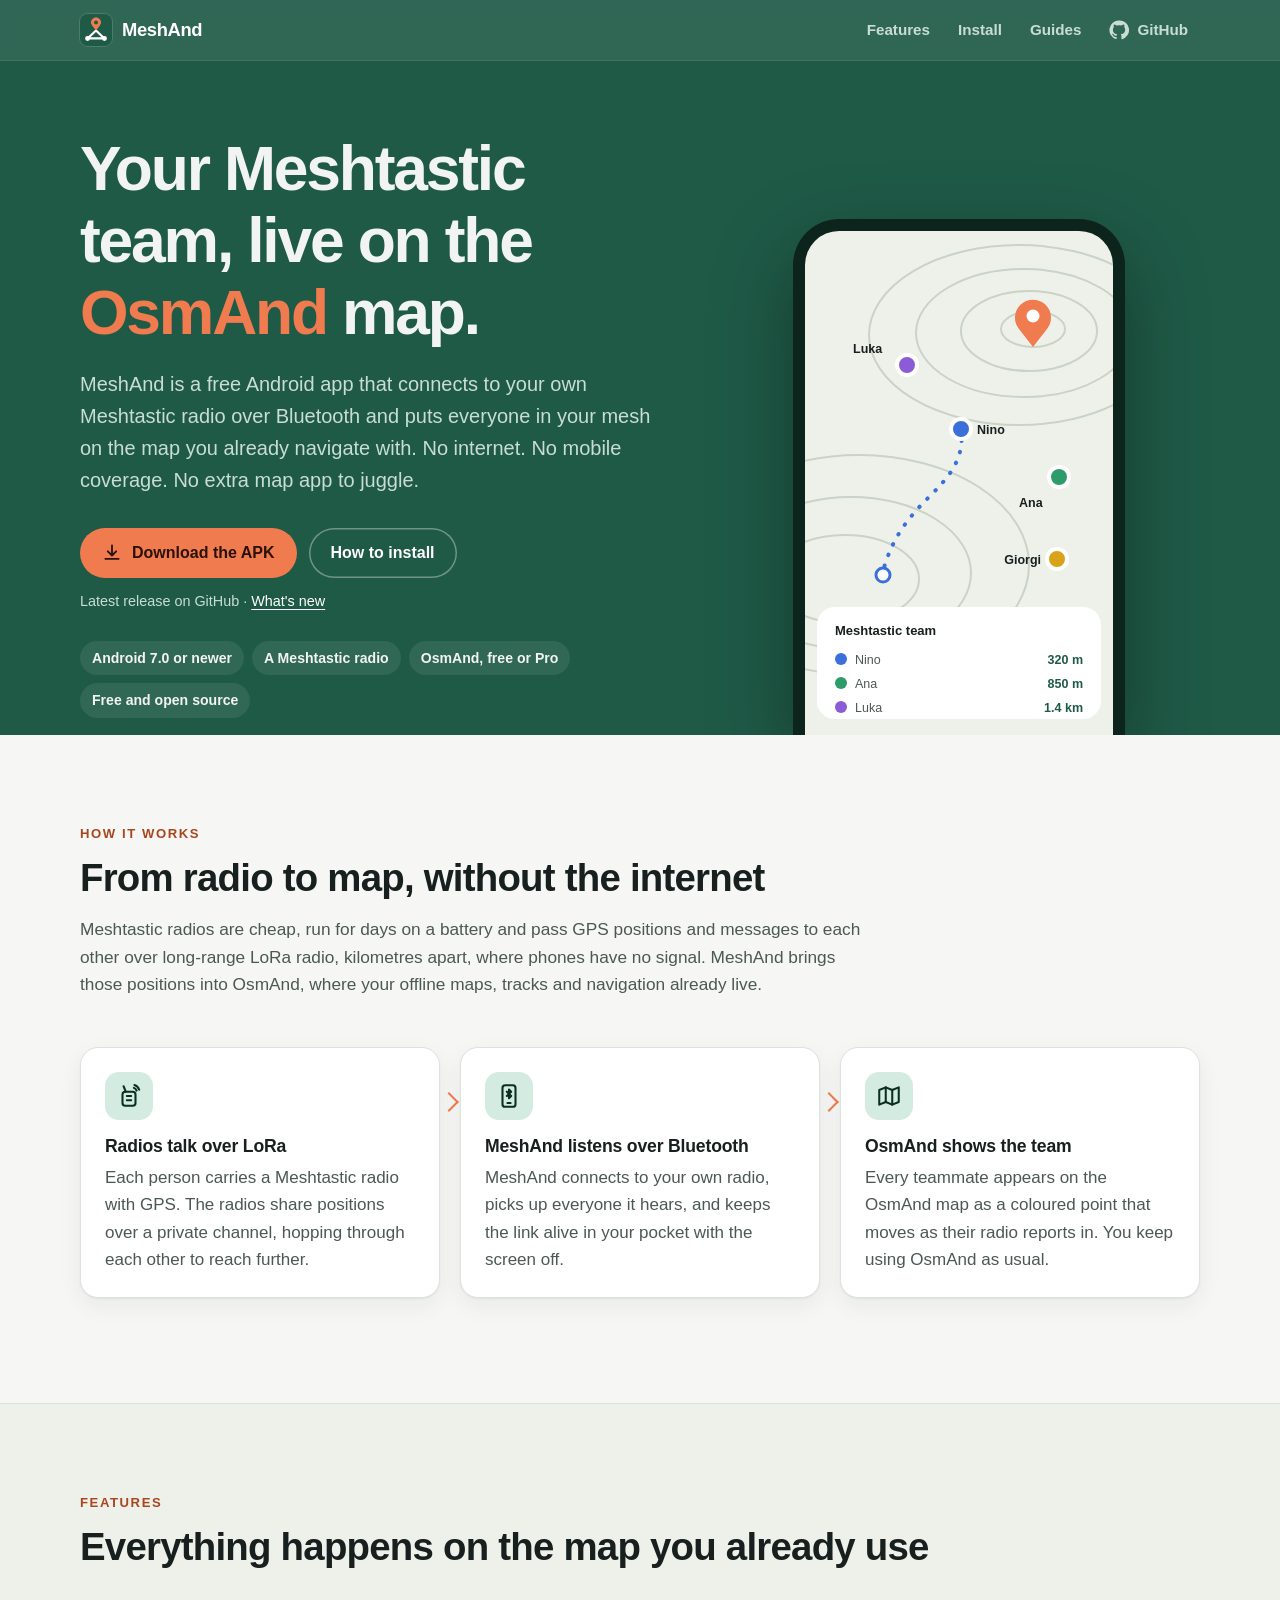
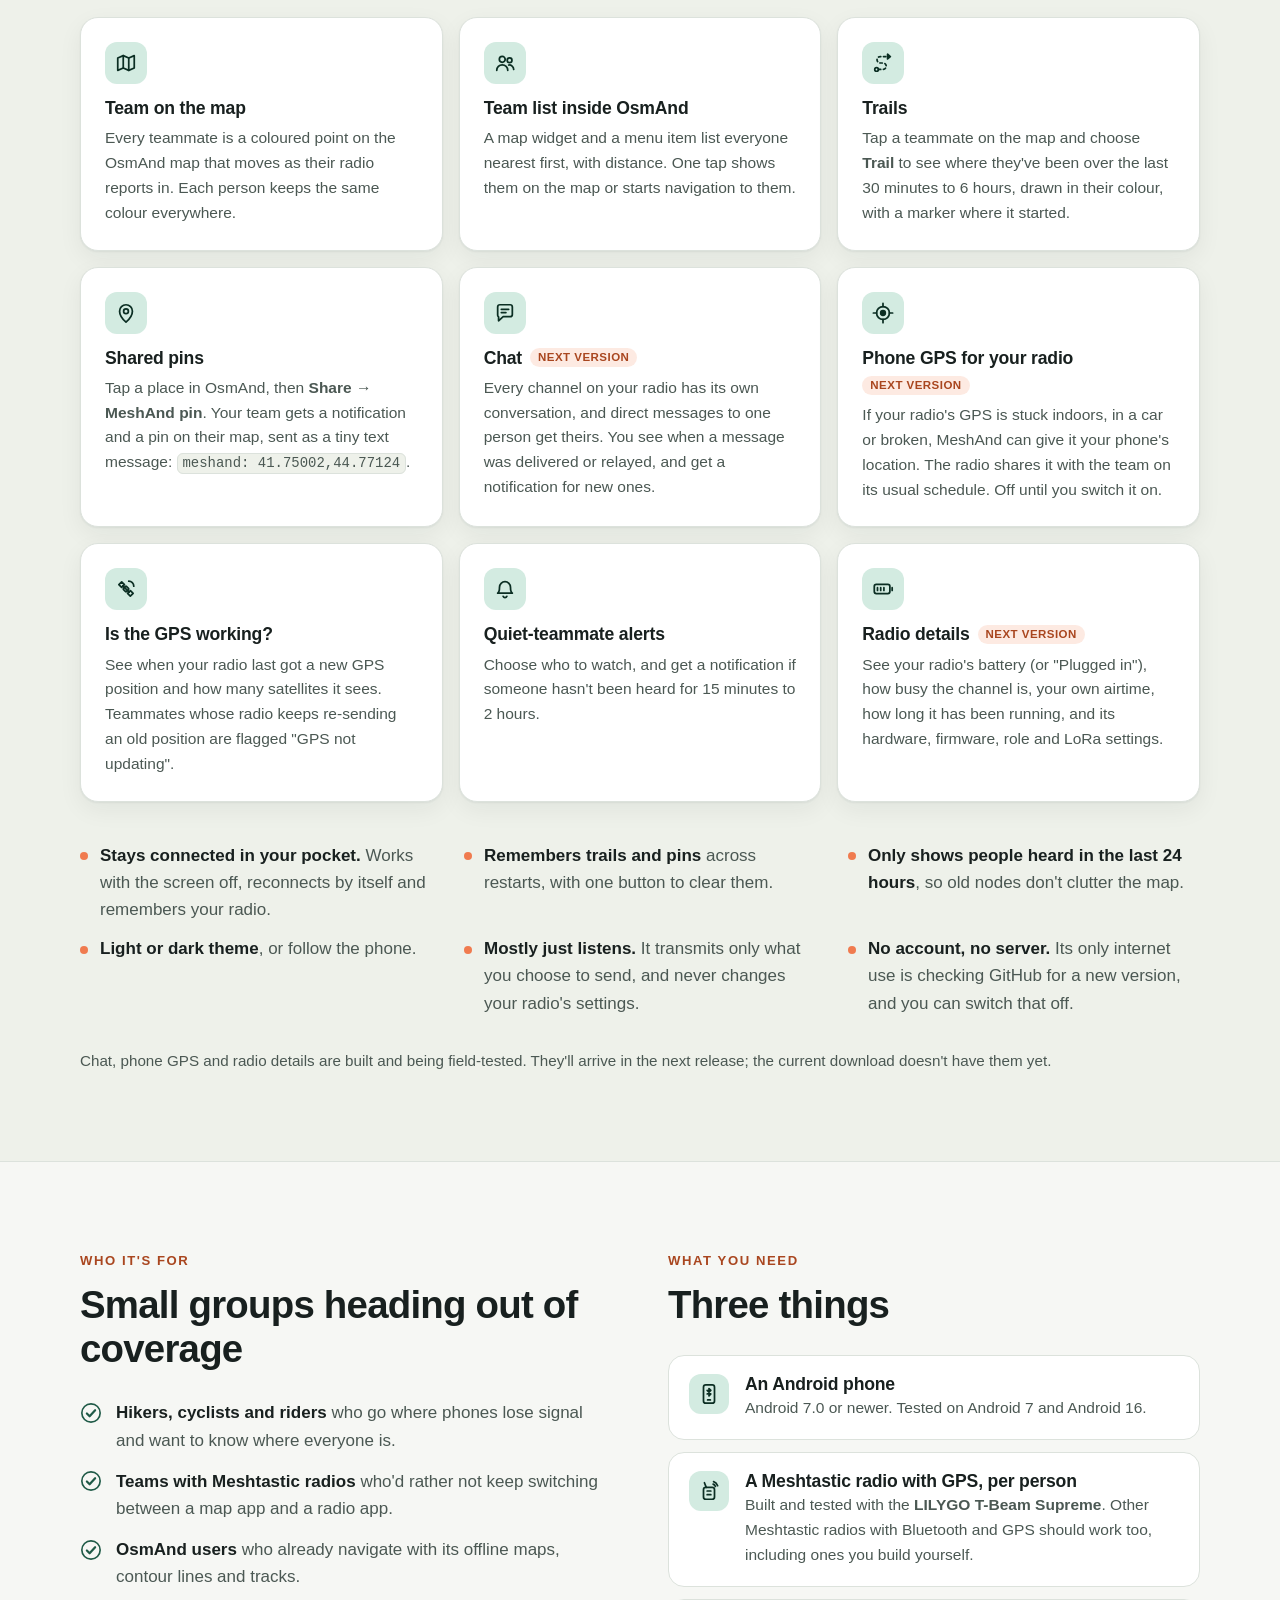
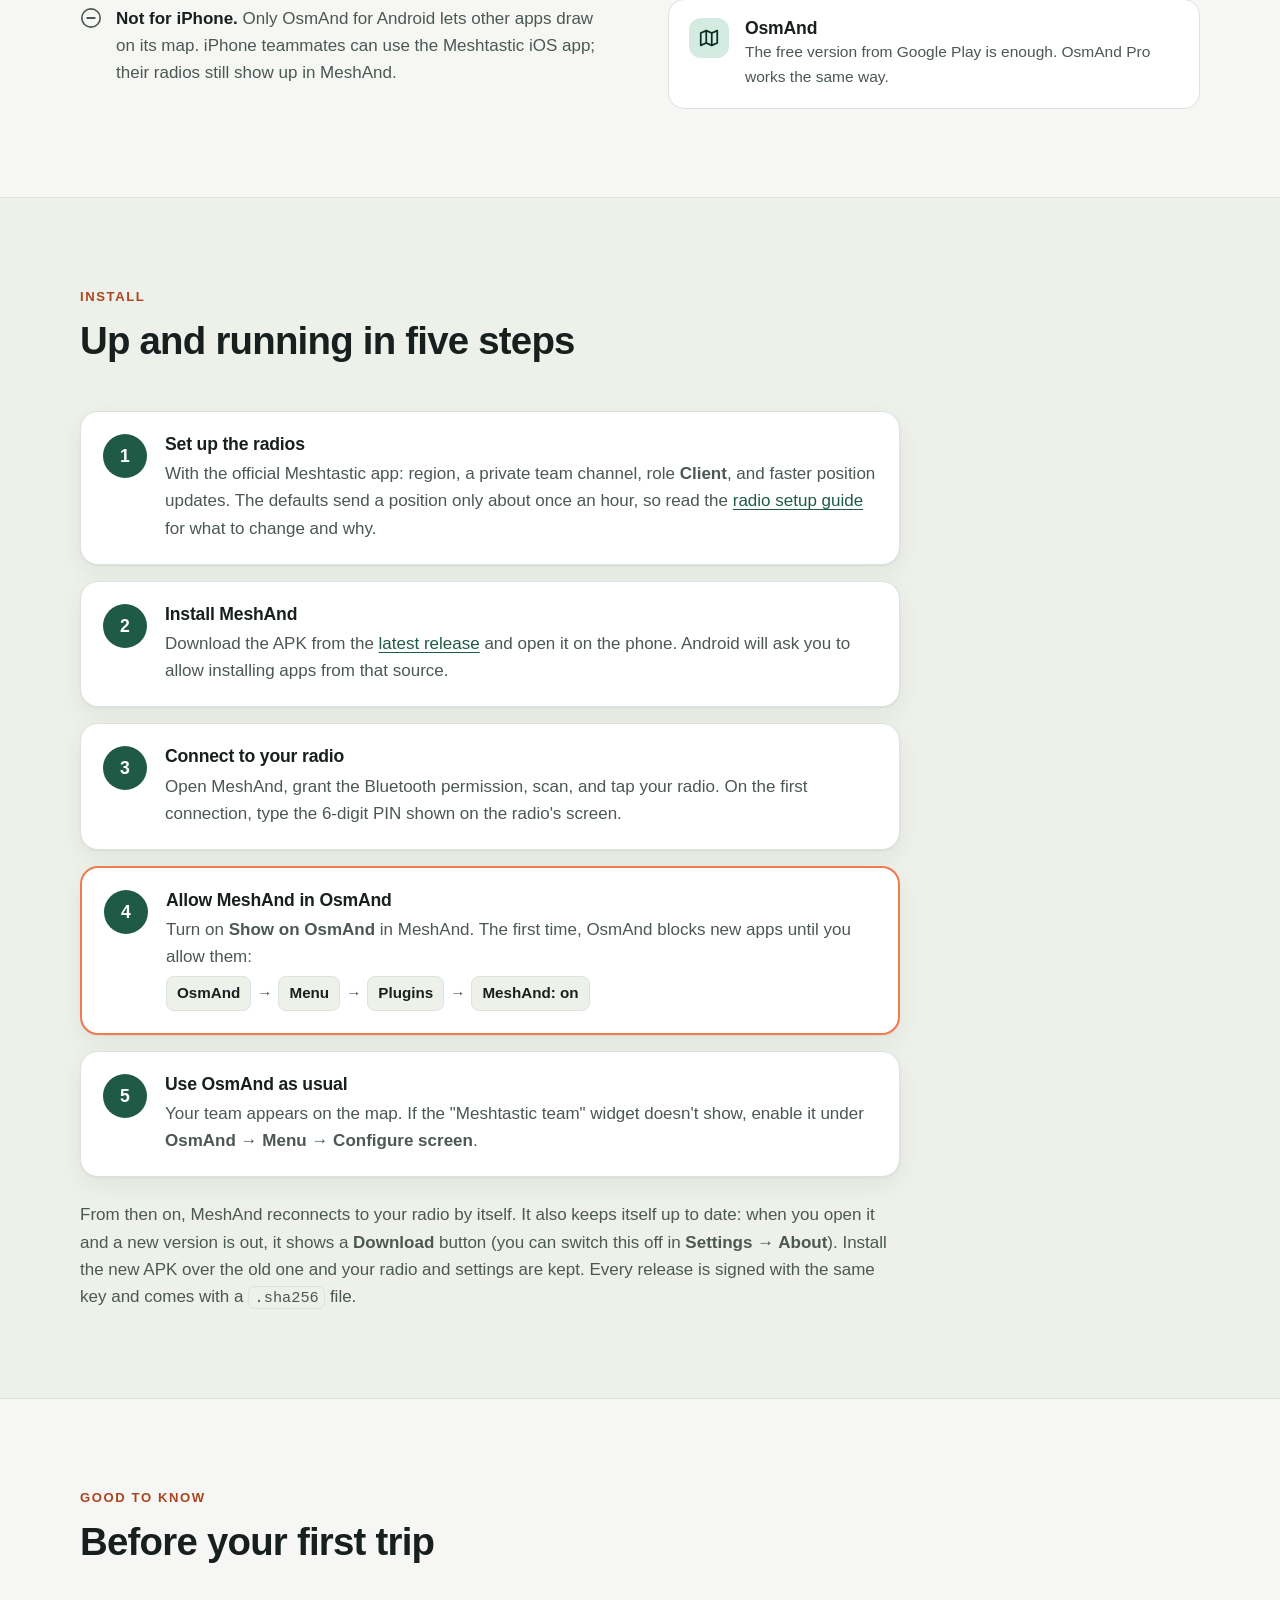
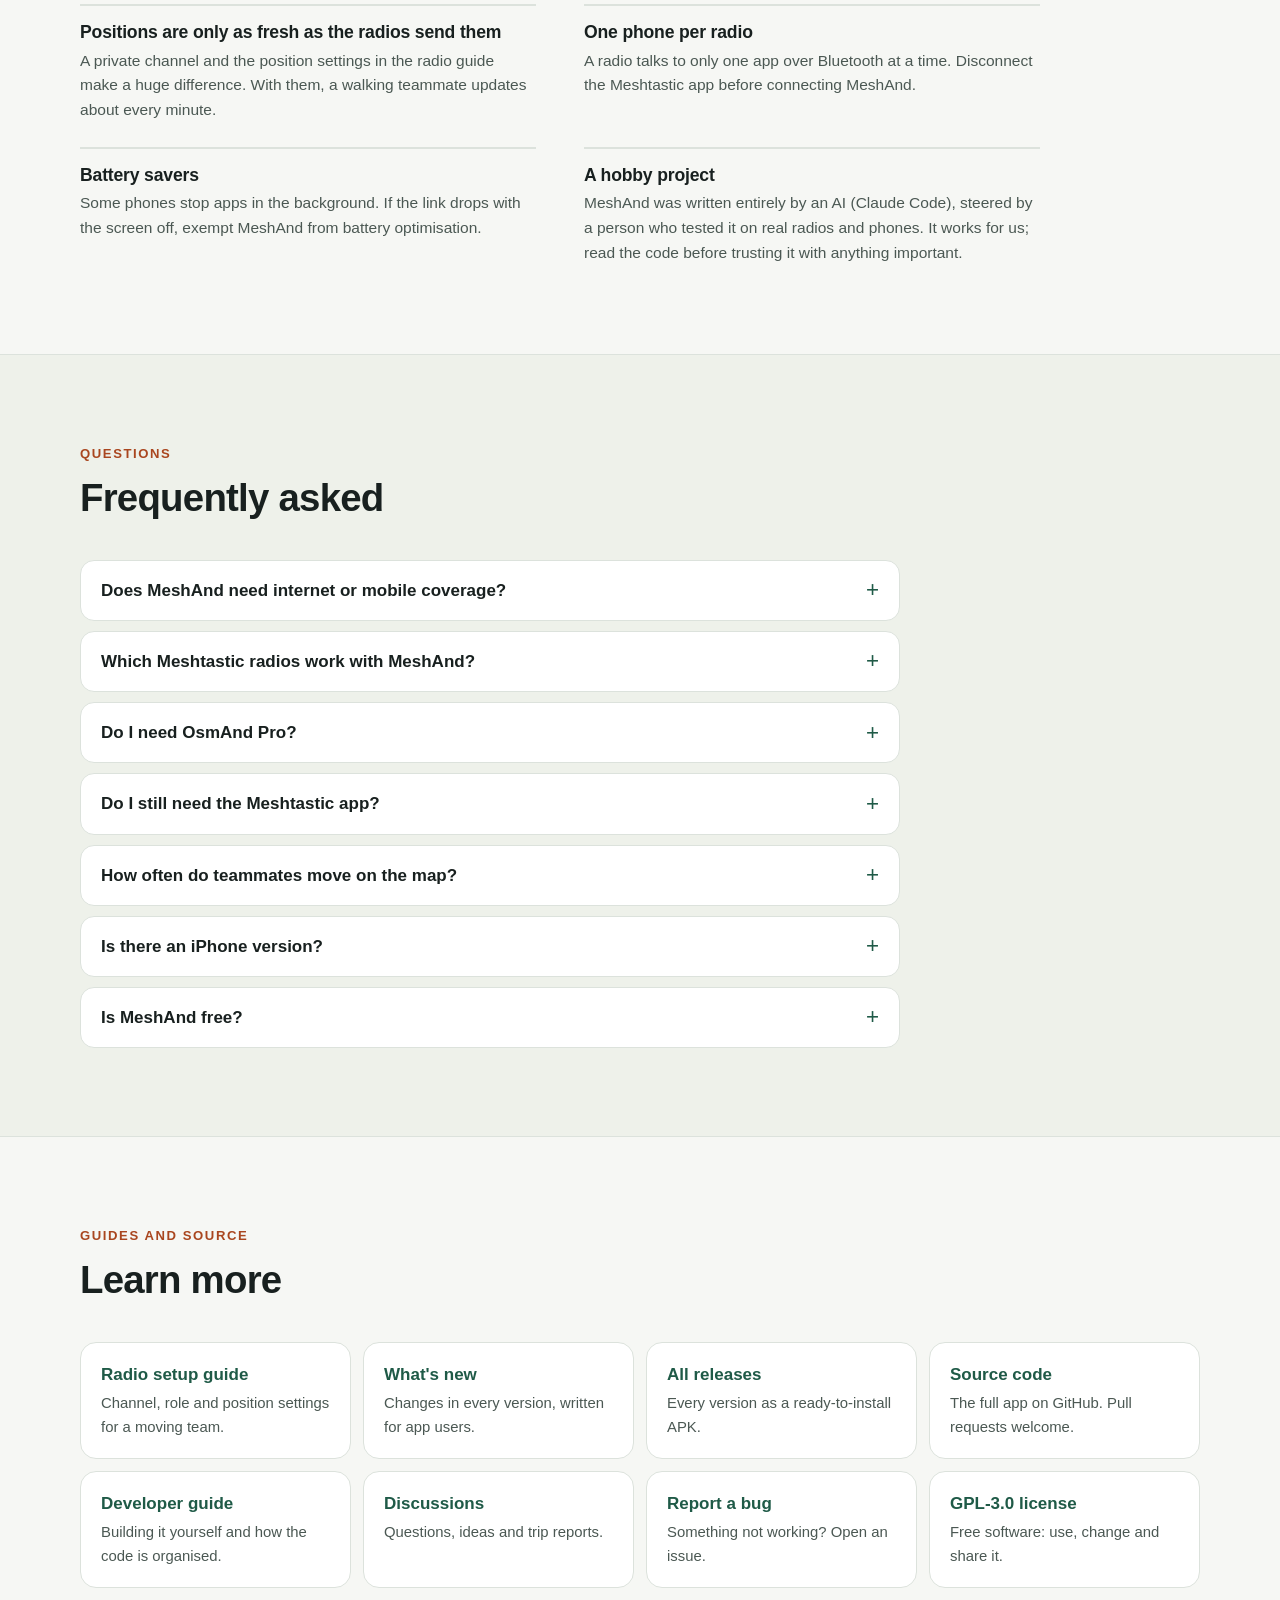
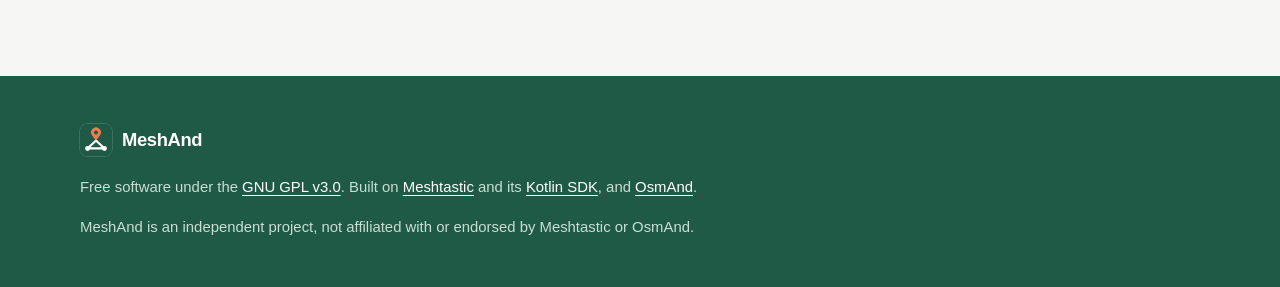
==== commit 55eac15a: "Website: list Radio details as a next-version feature Adds a "Radio details" card with the "Next ver" ====
--- a/site/public/index.html
+++ b/site/public/index.html
@@ -200,7 +200,7 @@
 
 /* Features */
 .alt { background: var(--surface-2); border-block: 1px solid var(--line); }
-.grid { display: grid; grid-template-columns: repeat(auto-fill, minmax(250px, 1fr)); gap: 16px; margin-top: 48px; }
+.grid { display: grid; grid-template-columns: repeat(auto-fill, minmax(300px, 1fr)); gap: 16px; margin-top: 48px; }
 .card { background: var(--surface); border: 1px solid var(--line); border-radius: 18px; padding: 24px; box-shadow: var(--shadow); }
 .card .ico { width: 42px; height: 42px; border-radius: 12px; display: grid; place-items: center; margin-bottom: 14px; background: var(--accent-soft); color: var(--on-accent-soft); }
 .card .ico svg { width: 22px; height: 22px; }
@@ -290,6 +290,7 @@
   <symbol id="i-chat" viewBox="0 0 24 24" fill="none" stroke="currentColor" stroke-width="1.9" stroke-linecap="round" stroke-linejoin="round"><path d="M4 5.5A2.5 2.5 0 0 1 6.5 3h11A2.5 2.5 0 0 1 20 5.5v8a2.5 2.5 0 0 1-2.5 2.5H10l-5 4.5V16.4A2.5 2.5 0 0 1 4 14.5v-9Z"/><path d="M8 8h8M8 11.5h5"/></symbol>
   <symbol id="i-locate" viewBox="0 0 24 24" fill="none" stroke="currentColor" stroke-width="1.9" stroke-linecap="round" stroke-linejoin="round"><circle cx="12" cy="12" r="7"/><circle cx="12" cy="12" r="2.5" fill="currentColor"/><path d="M12 1.5V5M12 19v3.5M1.5 12H5M19 12h3.5"/></symbol>
   <symbol id="i-sat" viewBox="0 0 24 24" fill="none" stroke="currentColor" stroke-width="1.9" stroke-linecap="round" stroke-linejoin="round"><path d="m8.5 8.5 7 7"/><rect x="9.6" y="9.6" width="4.8" height="4.8" rx="1" transform="rotate(45 12 12)"/><path d="m4.2 7.3 3.1-3.1 3 3-3.1 3.1zM13.7 16.8l3.1-3.1 3 3-3.1 3.1z"/><path d="M15 3.5a5.5 5.5 0 0 1 5.5 5.5"/></symbol>
+  <symbol id="i-battery" viewBox="0 0 24 24" fill="none" stroke="currentColor" stroke-width="1.9" stroke-linecap="round" stroke-linejoin="round"><rect x="2.5" y="7" width="17" height="10" rx="2.2"/><path d="M22 10.5v3"/><path d="M6 10.5v3M9.5 10.5v3M13 10.5v3"/></symbol>
   <symbol id="i-bell" viewBox="0 0 24 24" fill="none" stroke="currentColor" stroke-width="1.9" stroke-linecap="round" stroke-linejoin="round"><path d="M6 10a6 6 0 1 1 12 0c0 5 2 6.5 2 6.5H4S6 15 6 10Z"/><path d="M10 20a2.2 2.2 0 0 0 4 0"/></symbol>
   <symbol id="i-check" viewBox="0 0 24 24" fill="none" stroke="currentColor" stroke-width="2.4" stroke-linecap="round" stroke-linejoin="round"><circle cx="12" cy="12" r="10" stroke-width="1.8"/><path d="m7.5 12.5 3 3 6-6.5"/></symbol>
   <symbol id="i-minus" viewBox="0 0 24 24" fill="none" stroke="currentColor" stroke-width="2.2" stroke-linecap="round"><circle cx="12" cy="12" r="10" stroke-width="1.8"/><path d="M8 12h8"/></symbol>
@@ -460,6 +461,12 @@
           <p>Choose who to watch, and get a notification if someone hasn't been heard for
             15 minutes to 2 hours.</p>
         </article>
+        <article class="card">
+          <div class="ico"><svg aria-hidden="true"><use href="#i-battery"/></svg></div>
+          <h3>Radio details <span class="badge">Next version</span></h3>
+          <p>See your radio's battery (or "Plugged in"), how busy the channel is, your own airtime,
+            how long it has been running, and its hardware, firmware, role and LoRa settings.</p>
+        </article>
       </div>
       <ul class="also">
         <li><span><b>Stays connected in your pocket.</b> Works with the screen off, reconnects by
@@ -473,8 +480,8 @@
         <li><span><b>No account, no server.</b> Its only internet use is checking GitHub for a new
           version, and you can switch that off.</span></li>
       </ul>
-      <p class="note">Chat and phone GPS are finished and being field-tested. They'll arrive in the
-        next release; the current download doesn't have them yet.</p>
+      <p class="note">Chat, phone GPS and radio details are built and being field-tested. They'll
+        arrive in the next release; the current download doesn't have them yet.</p>
     </div>
   </section>
 
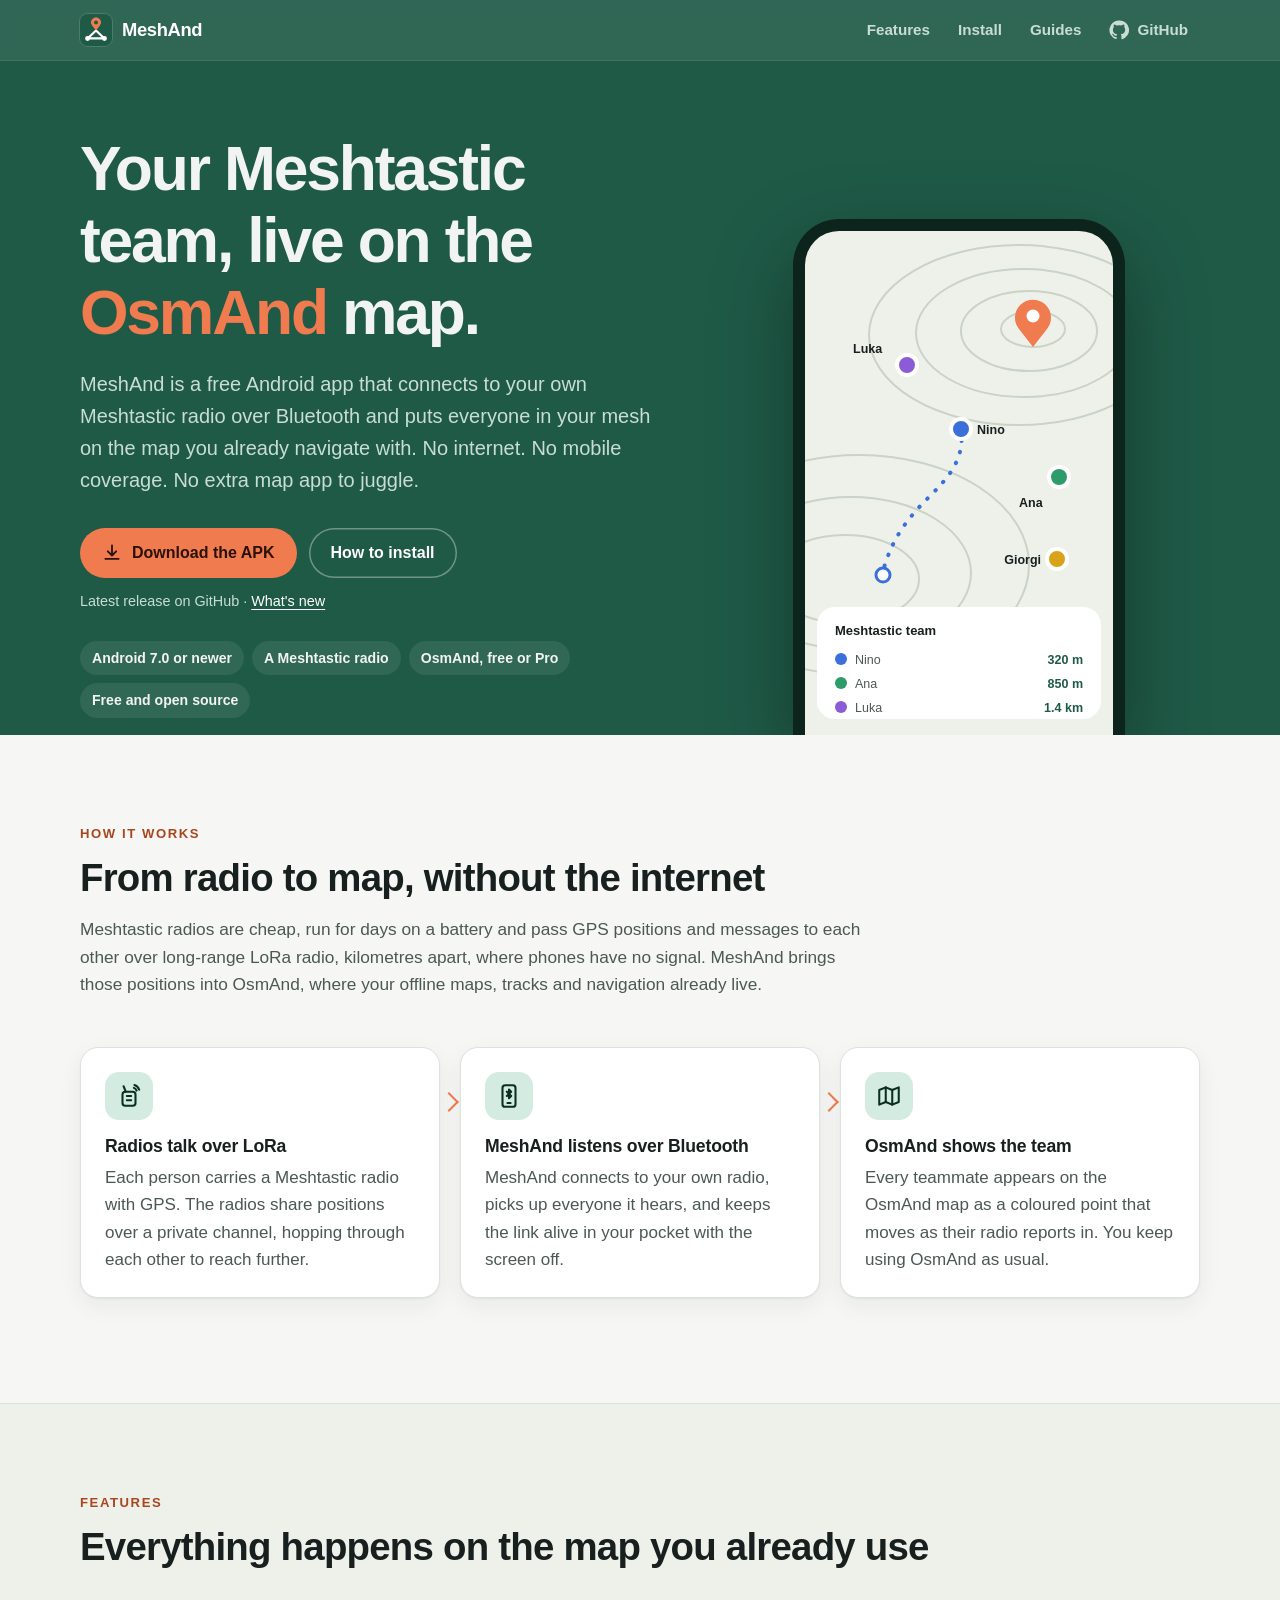
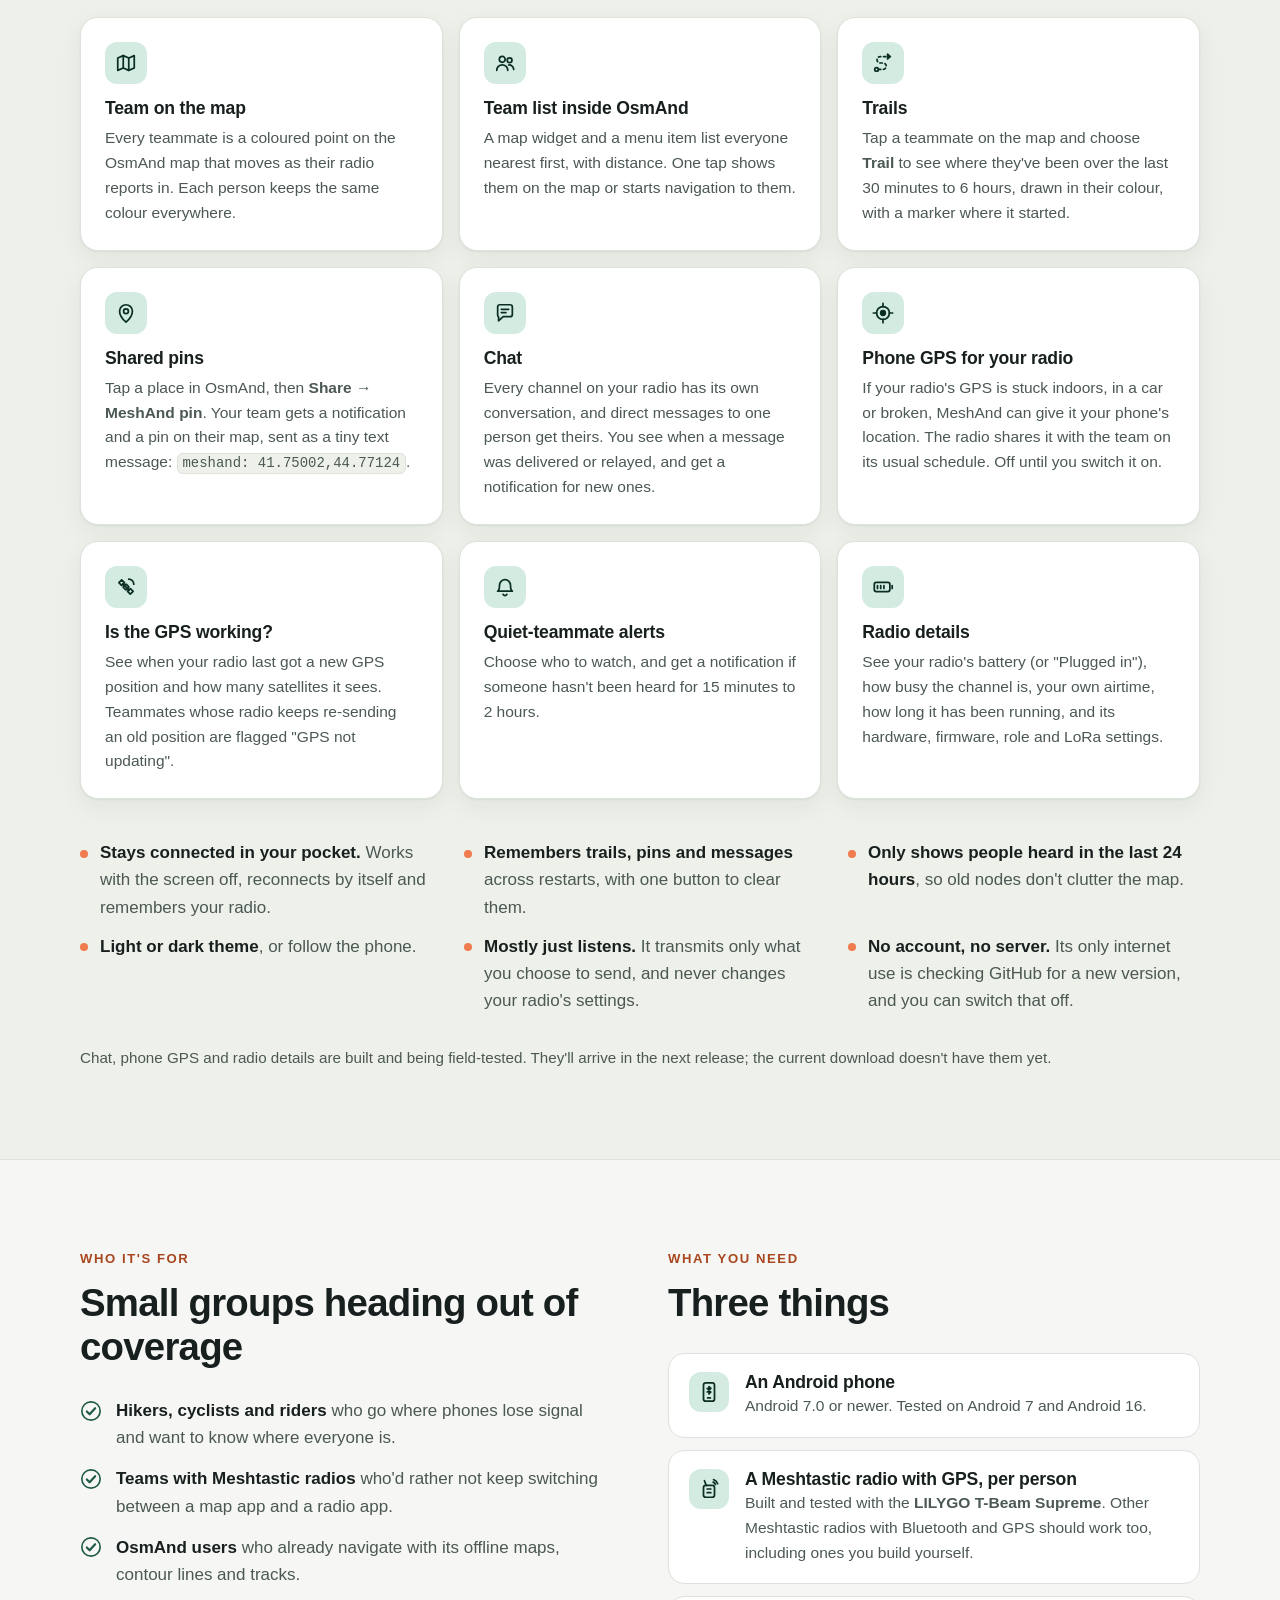
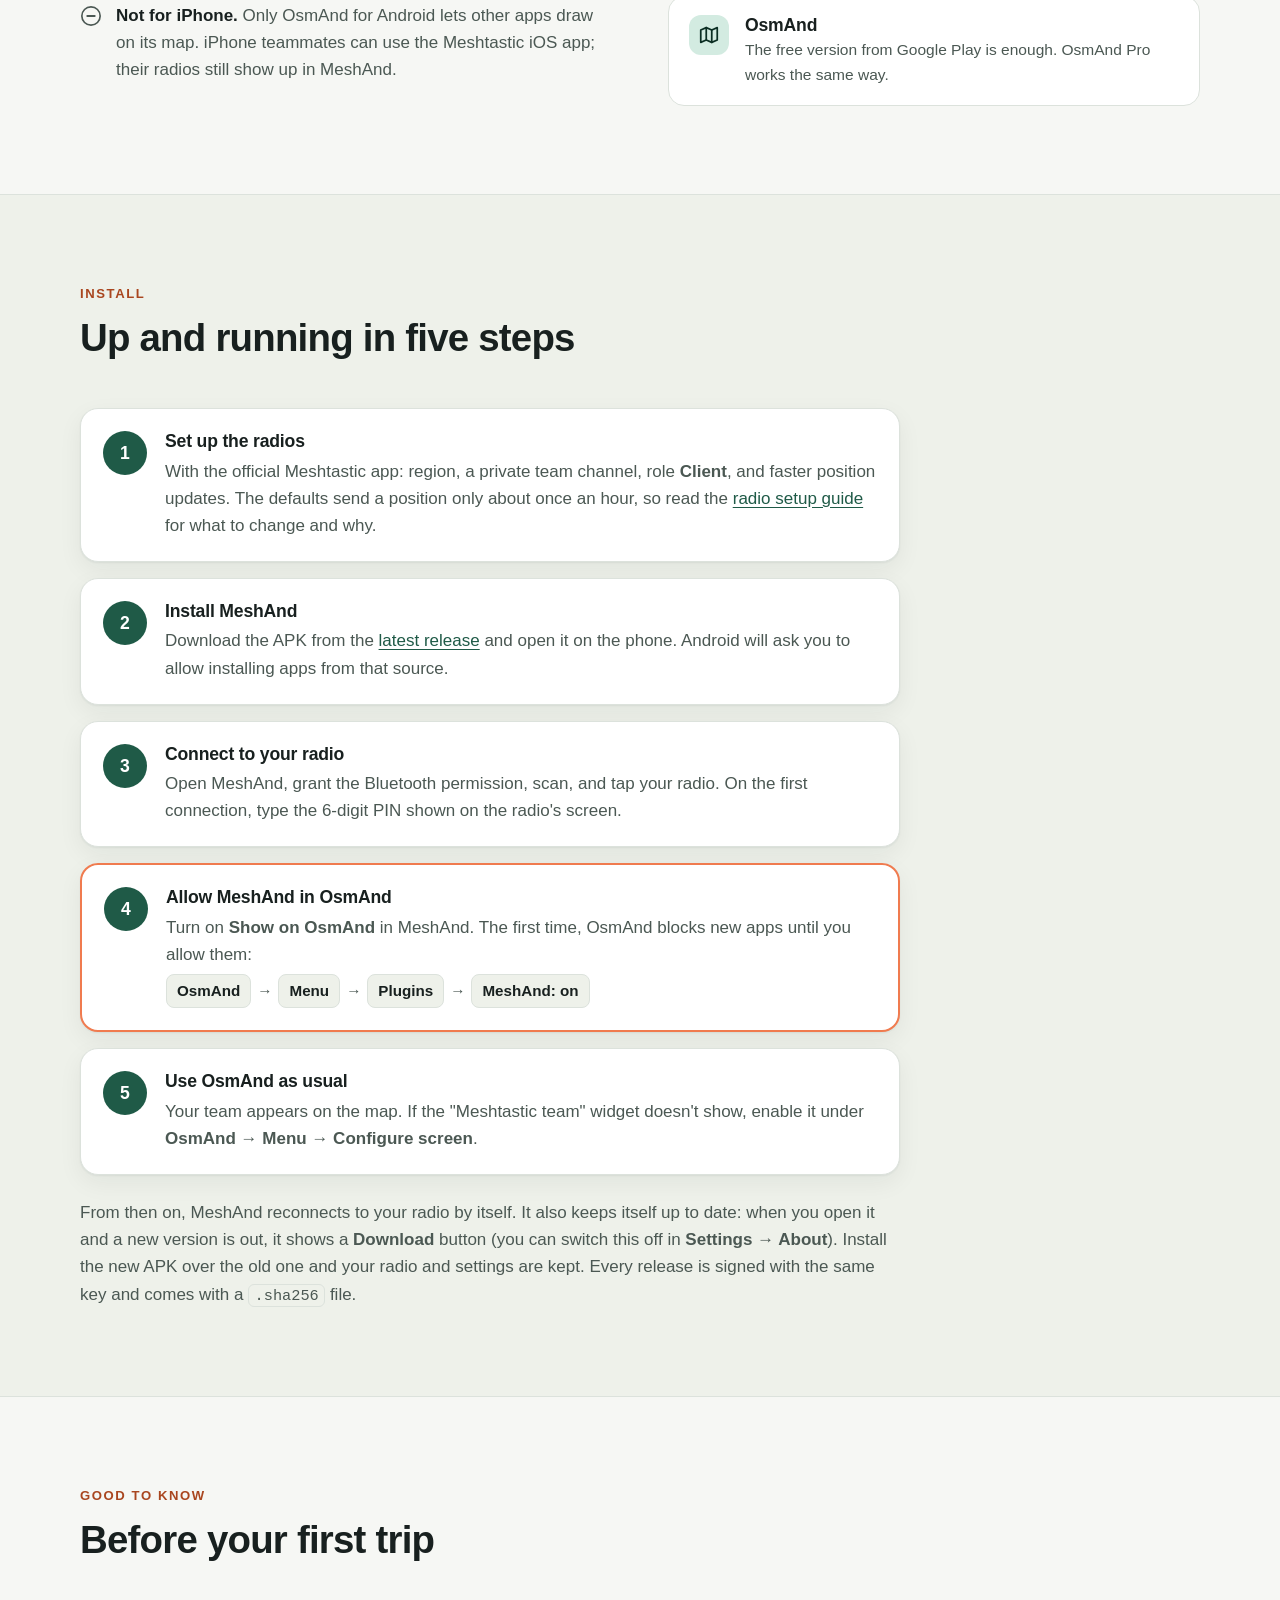
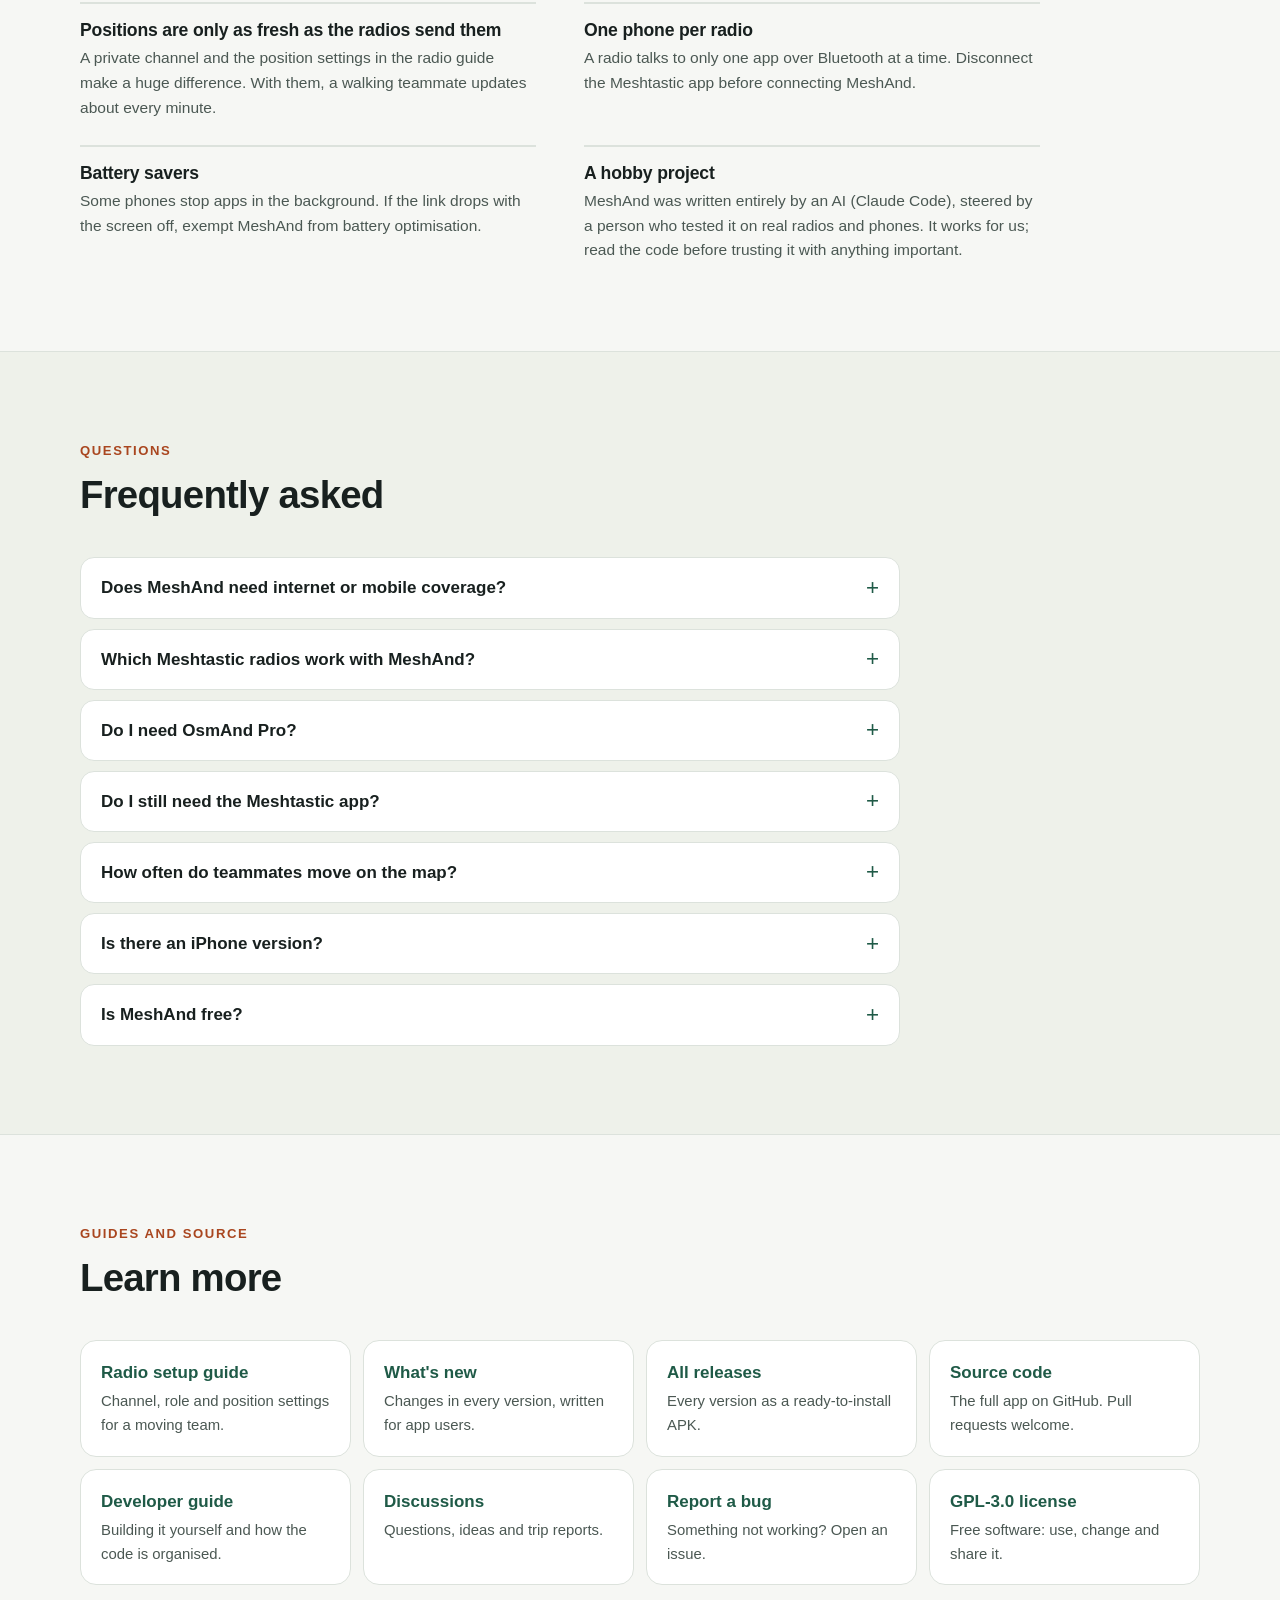
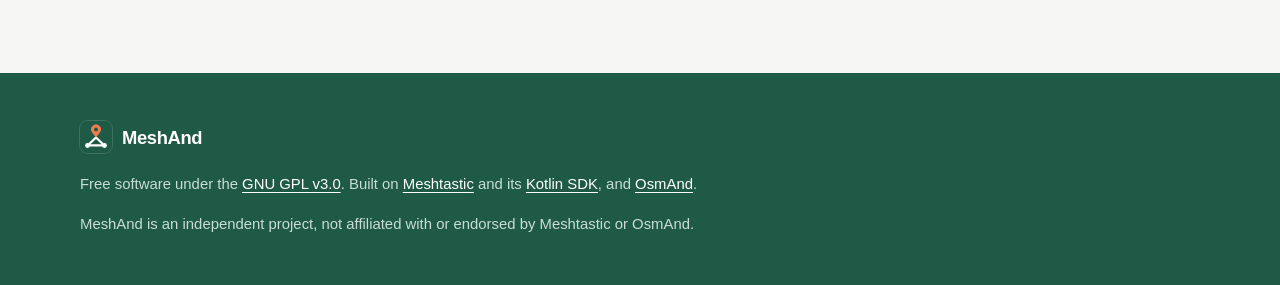
==== commit 52e707b2: "Release 0.3.0 versionCode 6 / versionName 0.3.0. The Unreleased changelog section becomes 0.3.0 with" ====
--- a/site/public/index.html
+++ b/site/public/index.html
@@ -437,14 +437,14 @@
         </article>
         <article class="card">
           <div class="ico"><svg aria-hidden="true"><use href="#i-chat"/></svg></div>
-          <h3>Chat <span class="badge">Next version</span></h3>
+          <h3>Chat</h3>
           <p>Every channel on your radio has its own conversation, and direct messages to one person
             get theirs. You see when a message was delivered or relayed, and get a notification for
             new ones.</p>
         </article>
         <article class="card">
           <div class="ico"><svg aria-hidden="true"><use href="#i-locate"/></svg></div>
-          <h3>Phone GPS for your radio <span class="badge">Next version</span></h3>
+          <h3>Phone GPS for your radio</h3>
           <p>If your radio's GPS is stuck indoors, in a car or broken, MeshAnd can give it your
             phone's location. The radio shares it with the team on its usual schedule. Off until you
             switch it on.</p>
@@ -463,7 +463,7 @@
         </article>
         <article class="card">
           <div class="ico"><svg aria-hidden="true"><use href="#i-battery"/></svg></div>
-          <h3>Radio details <span class="badge">Next version</span></h3>
+          <h3>Radio details</h3>
           <p>See your radio's battery (or "Plugged in"), how busy the channel is, your own airtime,
             how long it has been running, and its hardware, firmware, role and LoRa settings.</p>
         </article>
@@ -471,7 +471,7 @@
       <ul class="also">
         <li><span><b>Stays connected in your pocket.</b> Works with the screen off, reconnects by
           itself and remembers your radio.</span></li>
-        <li><span><b>Remembers trails and pins</b> across restarts, with one button to clear them.</span></li>
+        <li><span><b>Remembers trails, pins and messages</b> across restarts, with one button to clear them.</span></li>
         <li><span><b>Only shows people heard in the last 24 hours</b>, so old nodes don't clutter
           the map.</span></li>
         <li><span><b>Light or dark theme</b>, or follow the phone.</span></li>
